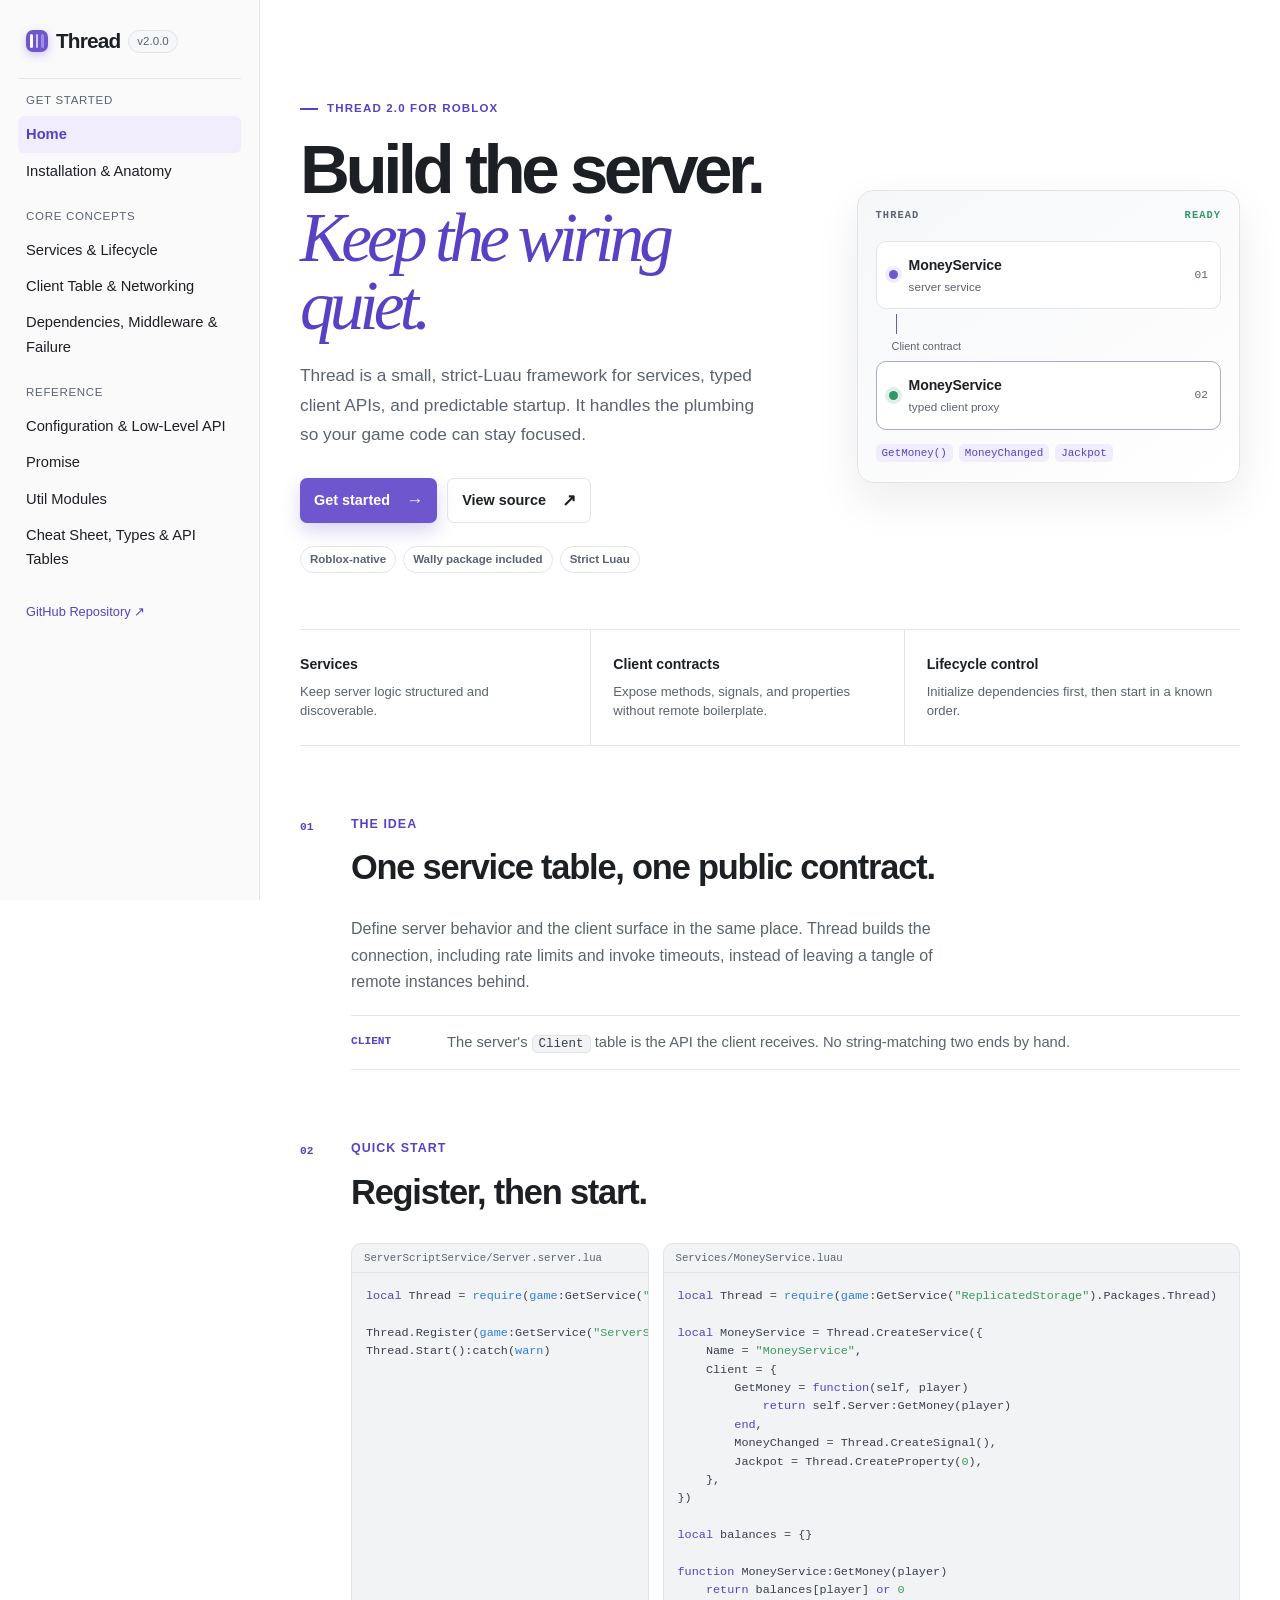
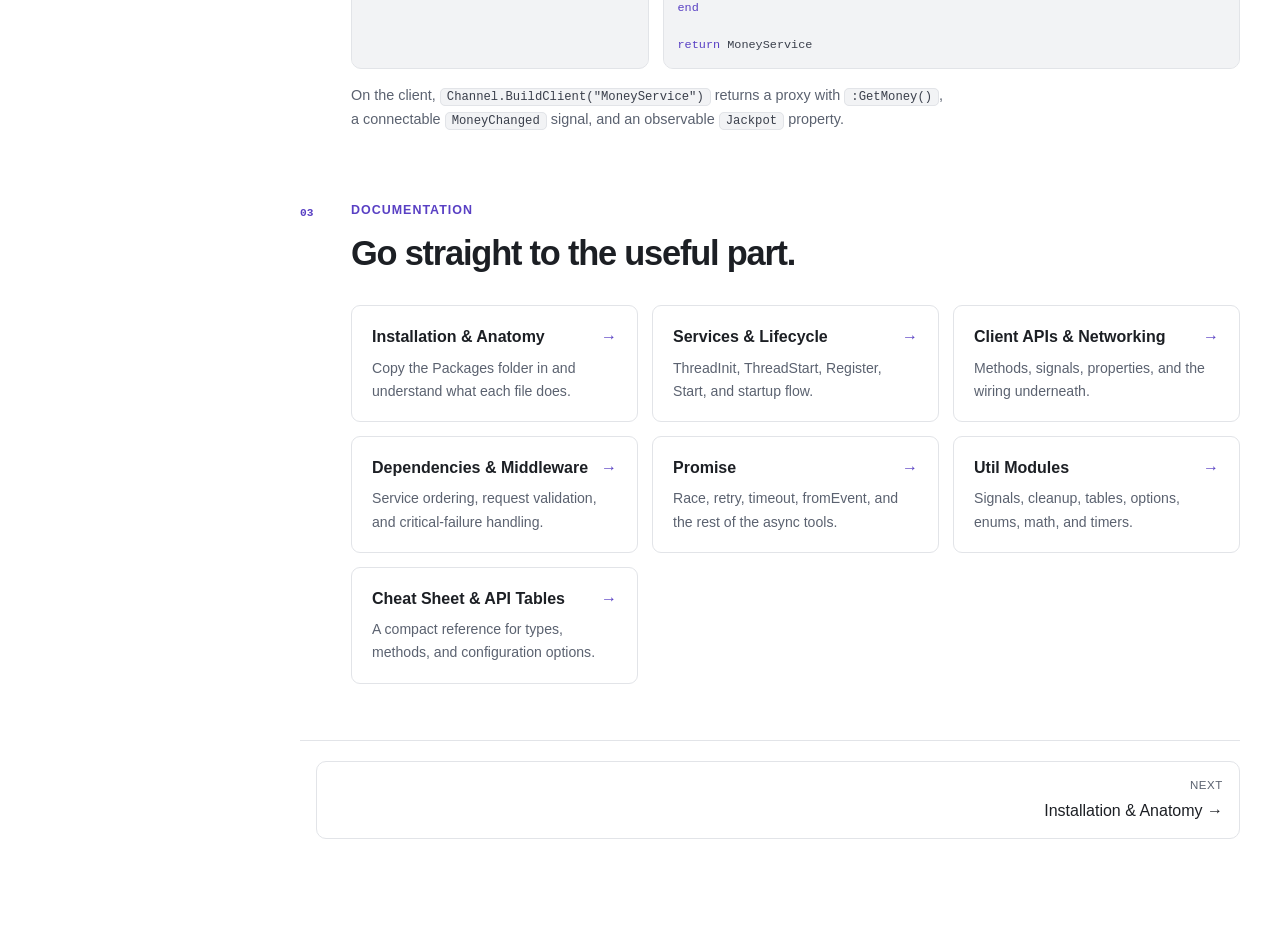
==== docs/index.html @ 6f98d350 "updated version and documentation" ====
<!doctype html>
<html lang="en">
<head>
<meta charset="utf-8">
<meta name="viewport" content="width=device-width, initial-scale=1">
<title>Thread — a lightweight Roblox service framework</title>
<meta name="description" content="Thread is a lightweight Roblox framework for services, typed networking, and predictable startup.">
<link rel="icon" href="data:image/svg+xml,<svg xmlns=%22http://www.w3.org/2000/svg%22 viewBox=%220 0 64 64%22><rect width=%2264%22 height=%2264%22 rx=%2216%22 fill=%22%236e56cf%22/><path d=%22M17 17h30v9H36v21h-9V26H17z%22 fill=%22white%22/></svg>">
<link rel="stylesheet" href="assets/style.css">
</head>
<body>
<div class="layout">

<button class="menu-toggle" aria-expanded="false" aria-label="Toggle navigation menu">☰ Menu</button>

<nav class="sidebar">
	<div class="sidebar-brand">
		<span class="brand-mark" aria-hidden="true"><i></i><i></i><i></i></span>
		<span class="brand-wordmark">Thread</span>
		<span class="version">v2.0.0</span>
	</div>

	<div class="nav-group">
		<div class="nav-group-title">Get Started</div>
		<a href="index.html" class="active">Home</a>
		<a href="installation.html">Installation &amp; Anatomy</a>
	</div>

	<div class="nav-group">
		<div class="nav-group-title">Core Concepts</div>
		<a href="services.html">Services &amp; Lifecycle</a>
		<a href="client-table.html">Client Table &amp; Networking</a>
		<a href="dependencies-middleware.html">Dependencies, Middleware &amp; Failure</a>
	</div>

	<div class="nav-group">
		<div class="nav-group-title">Reference</div>
		<a href="configuration.html">Configuration &amp; Low-Level API</a>
		<a href="promise.html">Promise</a>
		<a href="utilities.html">Util Modules</a>
		<a href="reference.html">Cheat Sheet, Types &amp; API Tables</a>
	</div>

	<div class="sidebar-footer">
		<a href="https://github.com/realthonik/Thread" target="_blank" rel="noopener">GitHub Repository ↗</a>
	</div>
</nav>

<div class="sidebar-backdrop"></div>

<main>
<div class="content home-content">
	<section class="home-hero">
		<div class="home-hero-copy">
			<div class="home-kicker"><span></span> Thread 2.0 for Roblox</div>
			<h1>Build the server.<br><em>Keep the wiring quiet.</em></h1>
			<p>Thread is a small, strict-Luau framework for services, typed client APIs, and predictable startup. It handles the plumbing so your game code can stay focused.</p>
			<div class="home-actions"><a class="button button-primary" href="installation.html">Get started <span>→</span></a><a class="button button-quiet" href="https://github.com/realthonik/Thread" target="_blank" rel="noopener">View source <span>↗</span></a></div>
			<div class="home-tags" aria-label="Framework highlights"><span>Roblox-native</span><span>Wally package included</span><span>Strict Luau</span></div>
		</div>
		<div class="home-schematic" aria-label="Thread service flow">
			<div class="schematic-topline"><span>THREAD</span><span>READY</span></div>
			<div class="schematic-node node-service"><span class="node-dot"></span><div><b>MoneyService</b><small>server service</small></div><code>01</code></div>
			<div class="schematic-line"><i></i><span>Client contract</span></div>
			<div class="schematic-node node-client"><span class="node-dot"></span><div><b>MoneyService</b><small>typed client proxy</small></div><code>02</code></div>
			<div class="schematic-events"><span>GetMoney()</span><span>MoneyChanged</span><span>Jackpot</span></div>
		</div>
	</section>

	<section class="home-principles" aria-label="What Thread provides">
		<div><strong>Services</strong><span>Keep server logic structured and discoverable.</span></div>
		<div><strong>Client contracts</strong><span>Expose methods, signals, and properties without remote boilerplate.</span></div>
		<div><strong>Lifecycle control</strong><span>Initialize dependencies first, then start in a known order.</span></div>
	</section>

	<section class="home-section">
		<div class="section-heading"><span>01</span><div><p class="eyebrow">The idea</p><h2>One service table, one public contract.</h2></div></div>
		<p class="home-intro">Define server behavior and the client surface in the same place. Thread builds the connection, including rate limits and invoke timeouts, instead of leaving a tangle of remote instances behind.</p>
		<div class="home-note"><span>Client</span><p>The server's <code>Client</code> table is the API the client receives. No string-matching two ends by hand.</p></div>
	</section>

	<section class="home-section home-start">
		<div class="section-heading"><span>02</span><div><p class="eyebrow">Quick start</p><h2>Register, then start.</h2></div></div>
		<div class="home-code-grid"><div class="home-code-panel"><div class="code-panel-label">ServerScriptService/Server.server.lua</div>
	<pre><code><span class="tok-keyword">local</span> Thread = <span class="tok-func">require</span>(<span class="tok-func">game</span>:GetService(<span class="tok-string">"ReplicatedStorage"</span>).Packages.Thread)

Thread.Register(<span class="tok-func">game</span>:GetService(<span class="tok-string">"ServerScriptService"</span>).Services)
Thread.Start():catch(<span class="tok-func">warn</span>)</code></pre></div>

<div class="home-code-panel"><div class="code-panel-label">Services/MoneyService.luau</div><pre><code><span class="tok-keyword">local</span> Thread = <span class="tok-func">require</span>(<span class="tok-func">game</span>:GetService(<span class="tok-string">"ReplicatedStorage"</span>).Packages.Thread)

<span class="tok-keyword">local</span> MoneyService = Thread.CreateService({
    Name = <span class="tok-string">"MoneyService"</span>,
    Client = {
        GetMoney = <span class="tok-keyword">function</span>(self, player)
            <span class="tok-keyword">return</span> self.Server:GetMoney(player)
        <span class="tok-keyword">end</span>,
        MoneyChanged = Thread.CreateSignal(),
        Jackpot = Thread.CreateProperty(<span class="tok-string">0</span>),
    },
})

<span class="tok-keyword">local</span> balances = {}

<span class="tok-keyword">function</span> MoneyService:GetMoney(player)
    <span class="tok-keyword">return</span> balances[player] <span class="tok-keyword">or</span> <span class="tok-string">0</span>
<span class="tok-keyword">end</span>

<span class="tok-keyword">return</span> MoneyService</code></pre></div></div>

	<p class="home-after-code">On the client, <code>Channel.BuildClient("MoneyService")</code> returns a proxy with <code>:GetMoney()</code>, a connectable <code>MoneyChanged</code> signal, and an observable <code>Jackpot</code> property.</p>
	</section>

	<section class="home-section home-explore">
		<div class="section-heading"><span>03</span><div><p class="eyebrow">Documentation</p><h2>Go straight to the useful part.</h2></div></div>
	<div class="card-grid">
		<a class="card" href="installation.html">
			<div class="card-title">Installation &amp; Anatomy <span>→</span></div>
			<p class="card-desc">Copy the Packages folder in and understand what each file does.</p>
		</a>
		<a class="card" href="services.html">
			<div class="card-title">Services &amp; Lifecycle <span>→</span></div>
			<p class="card-desc">ThreadInit, ThreadStart, Register, Start, and startup flow.</p>
		</a>
		<a class="card" href="client-table.html">
			<div class="card-title">Client APIs &amp; Networking <span>→</span></div>
			<p class="card-desc">Methods, signals, properties, and the wiring underneath.</p>
		</a>
		<a class="card" href="dependencies-middleware.html">
			<div class="card-title">Dependencies &amp; Middleware <span>→</span></div>
			<p class="card-desc">Service ordering, request validation, and critical-failure handling.</p>
		</a>
		<a class="card" href="promise.html">
			<div class="card-title">Promise <span>→</span></div>
			<p class="card-desc">Race, retry, timeout, fromEvent, and the rest of the async tools.</p>
		</a>
			<a class="card" href="utilities.html">
				<div class="card-title">Util Modules <span>→</span></div>
				<p class="card-desc">Signals, cleanup, tables, options, enums, math, and timers.</p>
			</a>
			<a class="card" href="reference.html">
				<div class="card-title">Cheat Sheet &amp; API Tables <span>→</span></div>
				<p class="card-desc">A compact reference for types, methods, and configuration options.</p>
			</a>
		</div>
	</section>

	<div class="page-nav">
		<span></span>
		<a class="next" href="installation.html">
			<span class="dir">Next</span>
			Installation &amp; Anatomy →
		</a>
	</div>

</div>
</main>
</div>
<script src="assets/main.js"></script>
</body>
</html>
---- docs/assets/style.css ----
:root {
	--bg: #ffffff;
	--bg-elevated: #f6f7f9;
	--bg-code: #f2f3f5;
	--border: #e2e4e8;
	--text: #1c1f24;
	--text-muted: #5b6270;
	--accent: #6e56cf;
	--accent-strong: #5940c4;
	--accent-bg: #f1edfc;
	--sidebar-bg: #fafafb;
	--warn-bg: #fff8e6;
	--warn-border: #f0d98c;
	--code-text: #3a3f4b;
	--shadow: 0 1px 2px rgba(20, 20, 30, 0.06);
}

@media (prefers-color-scheme: dark) {
	:root {
		--bg: #14161a;
		--bg-elevated: #1b1e24;
		--bg-code: #1c1f26;
		--border: #2a2e37;
		--text: #e7e9ee;
		--text-muted: #9aa1b1;
		--accent: #a48cf2;
		--accent-strong: #b9a4f5;
		--accent-bg: #221d3a;
		--sidebar-bg: #101216;
		--warn-bg: #2b2712;
		--warn-border: #5c4f1a;
		--code-text: #d7dae2;
		--shadow: 0 1px 2px rgba(0, 0, 0, 0.35);
	}
}

* {
	box-sizing: border-box;
}

html {
	scroll-behavior: smooth;
}

body {
	margin: 0;
	font-family: -apple-system, BlinkMacSystemFont, "Segoe UI", Inter, Roboto, Helvetica, Arial, sans-serif;
	background: var(--bg);
	color: var(--text);
	line-height: 1.65;
	-webkit-font-smoothing: antialiased;
}

code, pre, kbd {
	font-family: ui-monospace, "Cascadia Code", "SFMono-Regular", Menlo, Consolas, monospace;
}

a {
	color: var(--accent-strong);
	text-decoration: none;
}

a:hover {
	text-decoration: underline;
}

/* ---------- Layout ---------- */

.layout {
	display: flex;
	min-height: 100vh;
}

.sidebar {
	width: 260px;
	flex-shrink: 0;
	background: var(--sidebar-bg);
	border-right: 1px solid var(--border);
	padding: 24px 18px 40px;
	position: sticky;
	top: 0;
	height: 100vh;
	overflow-y: auto;
}

.sidebar-brand {
	display: flex;
	align-items: center;
	gap: 8px;
	padding: 0 8px 20px;
	margin-bottom: 12px;
	border-bottom: 1px solid var(--border);
}

.brand-mark {
	width: 22px;
	height: 22px;
	display: grid;
	grid-template-columns: repeat(3, 1fr);
	gap: 3px;
	padding: 4px;
	border-radius: 7px;
	background: var(--accent);
	box-shadow: 0 3px 10px color-mix(in srgb, var(--accent) 30%, transparent);
}

.brand-mark i {
	display: block;
	border-radius: 2px;
	background: white;
}

.brand-mark i:nth-child(2) { opacity: 0.68; }
.brand-mark i:nth-child(3) { opacity: 0.34; }

.brand-wordmark {
	font-size: 1.3rem;
	font-weight: 700;
	letter-spacing: -0.04em;
	color: var(--text);
}

.sidebar-brand .version {
	font-size: 0.72rem;
	color: var(--text-muted);
	background: var(--bg-elevated);
	border: 1px solid var(--border);
	border-radius: 999px;
	padding: 1px 8px;
}

.nav-group {
	margin-bottom: 18px;
}

.nav-group-title {
	font-size: 0.72rem;
	text-transform: uppercase;
	letter-spacing: 0.06em;
	color: var(--text-muted);
	padding: 0 8px;
	margin-bottom: 6px;
}

.nav-group a {
	display: block;
	padding: 6px 8px;
	border-radius: 6px;
	font-size: 0.92rem;
	color: var(--text);
}

.nav-group a:hover {
	background: var(--bg-elevated);
	text-decoration: none;
}

.nav-group a.active {
	background: var(--accent-bg);
	color: var(--accent-strong);
	font-weight: 600;
}

.sidebar-footer {
	margin-top: 24px;
	padding: 0 8px;
	font-size: 0.8rem;
	color: var(--text-muted);
}

.menu-toggle {
	display: none;
}

main {
	flex: 1;
	min-width: 0;
	padding: 48px 40px 100px;
}

.content {
	max-width: 840px;
	margin: 0 auto;
}

/* ---------- Page chrome inside content ---------- */

.eyebrow {
	font-size: 0.78rem;
	text-transform: uppercase;
	letter-spacing: 0.08em;
	color: var(--accent-strong);
	font-weight: 700;
	margin-bottom: 6px;
}

h1 {
	font-size: 2.1rem;
	margin: 0 0 8px;
	letter-spacing: -0.01em;
}

.lede {
	font-size: 1.1rem;
	color: var(--text-muted);
	margin: 0 0 36px;
	max-width: 65ch;
}

h2 {
	font-size: 1.45rem;
	margin: 44px 0 14px;
	padding-top: 8px;
	border-top: 1px solid var(--border);
	scroll-margin-top: 20px;
}

h2:first-of-type {
	border-top: none;
	padding-top: 0;
}

h3 {
	font-size: 1.12rem;
	margin: 30px 0 10px;
	scroll-margin-top: 20px;
}

p {
	margin: 0 0 14px;
}

ul, ol {
	margin: 0 0 16px;
	padding-left: 22px;
}

li {
	margin-bottom: 6px;
}

strong {
	color: var(--text);
}

/* ---------- Code ---------- */

pre {
	background: var(--bg-code);
	border: 1px solid var(--border);
	border-radius: 10px;
	padding: 16px 18px;
	overflow-x: auto;
	margin: 0 0 20px;
	font-size: 0.86rem;
	line-height: 1.55;
}

pre code {
	color: var(--code-text);
	background: none;
	padding: 0;
}

p code, li code, td code, h3 code, h2 code {
	background: var(--bg-code);
	border: 1px solid var(--border);
	border-radius: 5px;
	padding: 1px 6px;
	font-size: 0.85em;
	color: var(--code-text);
}

.tok-comment { color: var(--text-muted); font-style: italic; }
.tok-string { color: #3a9a5c; }
.tok-keyword { color: var(--accent-strong); }
.tok-func { color: #2f7fd6; }

@media (prefers-color-scheme: dark) {
	.tok-string { color: #7fcf9e; }
	.tok-func { color: #79a9e8; }
}

/* ---------- Tables ---------- */

.table-wrap {
	overflow-x: auto;
	margin: 0 0 20px;
	border: 1px solid var(--border);
	border-radius: 10px;
}

table {
	border-collapse: collapse;
	width: 100%;
	font-size: 0.88rem;
}

th, td {
	text-align: left;
	padding: 10px 14px;
	border-bottom: 1px solid var(--border);
	vertical-align: top;
}

th {
	background: var(--bg-elevated);
	font-weight: 600;
	white-space: nowrap;
}

tr:last-child td {
	border-bottom: none;
}

/* ---------- Callouts ---------- */

.callout {
	border: 1px solid var(--border);
	background: var(--bg-elevated);
	border-radius: 10px;
	padding: 14px 18px;
	margin: 0 0 20px;
}

.callout-title {
	font-weight: 700;
	font-size: 0.85rem;
	text-transform: uppercase;
	letter-spacing: 0.04em;
	margin-bottom: 6px;
	color: var(--accent-strong);
}

.callout.warn {
	background: var(--warn-bg);
	border-color: var(--warn-border);
}

.callout.warn .callout-title {
	color: #9a7412;
}

@media (prefers-color-scheme: dark) {
	.callout.warn .callout-title {
		color: #e0c25c;
	}
}

/* ---------- Cards (index page) ---------- */

.card-grid {
	display: grid;
	grid-template-columns: repeat(auto-fit, minmax(240px, 1fr));
	gap: 14px;
	margin: 0 0 32px;
}

.card {
	display: block;
	border: 1px solid var(--border);
	border-radius: 12px;
	padding: 18px 20px;
	background: var(--bg-elevated);
	box-shadow: var(--shadow);
}

.card:hover {
	border-color: var(--accent);
	text-decoration: none;
}

.card-title {
	font-weight: 700;
	color: var(--text);
	margin-bottom: 6px;
	font-size: 1rem;
}

.card-desc {
	color: var(--text-muted);
	font-size: 0.88rem;
	margin: 0;
}

.badges {
	display: flex;
	gap: 8px;
	flex-wrap: wrap;
	margin-bottom: 28px;
}

/* ---------- Home ---------- */

.home-content {
	max-width: 1050px;
}

.home-hero {
	display: grid;
	grid-template-columns: minmax(0, 1.1fr) minmax(300px, 0.9fr);
	gap: clamp(36px, 7vw, 88px);
	align-items: center;
	padding: clamp(22px, 4vw, 58px) 0 56px;
}

.home-kicker {
	display: flex;
	align-items: center;
	gap: 9px;
	color: var(--accent-strong);
	font-size: 0.72rem;
	font-weight: 750;
	letter-spacing: 0.1em;
	text-transform: uppercase;
}

.home-kicker span {
	width: 18px;
	height: 2px;
	background: currentColor;
}

.home-hero h1 {
	font-size: clamp(2.7rem, 5.4vw, 4.5rem);
	line-height: 0.98;
	letter-spacing: -0.065em;
	margin: 18px 0 22px;
}

.home-hero h1 em {
	font-family: Georgia, "Times New Roman", serif;
	font-weight: 400;
	letter-spacing: -0.07em;
	color: var(--accent-strong);
}

.home-hero-copy > p {
	max-width: 56ch;
	font-size: 1.08rem;
	line-height: 1.7;
	color: var(--text-muted);
}

.home-actions { display: flex; flex-wrap: wrap; gap: 10px; margin: 28px 0 23px; }

.button {
	display: inline-flex;
	align-items: center;
	gap: 16px;
	border-radius: 7px;
	padding: 10px 14px;
	font-size: 0.9rem;
	font-weight: 700;
	transition: transform 0.16s ease, box-shadow 0.16s ease, background 0.16s ease;
}

.button:hover { text-decoration: none; transform: translateY(-1px); }
.button-primary { background: var(--accent); color: white; box-shadow: 0 8px 18px color-mix(in srgb, var(--accent) 25%, transparent); }
.button-primary:hover { background: var(--accent-strong); }
.button-quiet { color: var(--text); border: 1px solid var(--border); }
.button-quiet:hover { background: var(--bg-elevated); }
.button span { font-size: 1.08rem; line-height: 1; }

.home-tags { display: flex; flex-wrap: wrap; gap: 7px; }
.home-tags span {
	font-size: 0.72rem;
	font-weight: 650;
	color: var(--text-muted);
	border: 1px solid var(--border);
	border-radius: 999px;
	padding: 3px 9px;
}

.home-schematic {
	position: relative;
	border: 1px solid var(--border);
	border-radius: 16px;
	padding: 18px;
	background: linear-gradient(145deg, var(--bg-elevated), var(--bg));
	box-shadow: 0 18px 45px color-mix(in srgb, var(--text) 8%, transparent);
}

.schematic-topline { display: flex; justify-content: space-between; color: var(--text-muted); font: 700 0.65rem ui-monospace, monospace; letter-spacing: 0.1em; }
.schematic-topline span:last-child { color: #31966a; }
.schematic-node { display: flex; align-items: center; gap: 11px; border: 1px solid var(--border); border-radius: 10px; padding: 12px; margin-top: 20px; background: var(--bg); }
.schematic-node .node-dot { width: 9px; height: 9px; border-radius: 50%; background: var(--accent); box-shadow: 0 0 0 4px var(--accent-bg); }
.schematic-node div { display: grid; gap: 0; flex: 1; }
.schematic-node b { font-size: 0.88rem; letter-spacing: -0.01em; }
.schematic-node small { font-size: 0.73rem; color: var(--text-muted); }
.schematic-node code { color: var(--text-muted); font-size: 0.7rem; }
.node-client { margin-top: 0; border-color: color-mix(in srgb, var(--accent) 46%, var(--border)); }
.node-client .node-dot { background: #31966a; box-shadow: 0 0 0 4px color-mix(in srgb, #31966a 15%, transparent); }
.schematic-line { display: grid; justify-items: start; gap: 3px; height: 52px; margin-left: 16px; padding: 5px 0; color: var(--text-muted); font-size: 0.68rem; }
.schematic-line i { width: 1px; height: 20px; background: var(--accent); margin-left: 4px; }
.schematic-events { display: flex; flex-wrap: wrap; gap: 6px; margin: 14px 0 2px; }
.schematic-events span { background: var(--accent-bg); color: var(--accent-strong); border-radius: 5px; padding: 3px 6px; font: 0.68rem ui-monospace, monospace; }

.home-principles { display: grid; grid-template-columns: repeat(3, 1fr); border-top: 1px solid var(--border); border-bottom: 1px solid var(--border); }
.home-principles > div { padding: 23px 22px 24px 0; margin-right: 22px; border-right: 1px solid var(--border); display: grid; gap: 5px; }
.home-principles > div:last-child { border-right: 0; margin-right: 0; }
.home-principles strong { font-size: 0.88rem; }
.home-principles span { color: var(--text-muted); font-size: 0.82rem; line-height: 1.5; }

.home-section { padding-top: 68px; }
.section-heading { display: grid; grid-template-columns: 38px minmax(0, 1fr); gap: 13px; align-items: start; }
.section-heading > span { color: var(--accent-strong); font: 700 0.7rem ui-monospace, monospace; padding-top: 7px; }
.section-heading .eyebrow { margin: 0 0 5px; }
.section-heading h2 { border: 0; padding: 0; margin: 0; font-size: clamp(1.6rem, 3vw, 2.15rem); letter-spacing: -0.035em; }
.home-intro { max-width: 68ch; margin: 20px 0 20px 51px; color: var(--text-muted); font-size: 1rem; }
.home-note { margin-left: 51px; display: grid; grid-template-columns: 84px minmax(0, 1fr); gap: 12px; padding: 14px 0; border-top: 1px solid var(--border); border-bottom: 1px solid var(--border); }
.home-note > span { color: var(--accent-strong); font: 700 0.7rem ui-monospace, monospace; text-transform: uppercase; padding-top: 5px; }
.home-note p { margin: 0; font-size: 0.92rem; color: var(--text-muted); }

.home-code-grid { display: grid; grid-template-columns: minmax(0, 0.68fr) minmax(0, 1.32fr); gap: 14px; margin: 23px 0 0 51px; }
.home-code-panel { min-width: 0; border: 1px solid var(--border); border-radius: 10px; overflow: hidden; background: var(--bg-code); }
.code-panel-label { padding: 8px 12px; border-bottom: 1px solid var(--border); color: var(--text-muted); font: 0.67rem ui-monospace, monospace; }
.home-code-panel pre { margin: 0; border: 0; border-radius: 0; padding: 14px; font-size: 0.74rem; min-height: calc(100% - 33px); }
.home-after-code { margin: 15px 0 0 51px; max-width: 75ch; color: var(--text-muted); font-size: 0.9rem; }
.home-explore .card-grid { margin: 23px 0 0 51px; }
.home-explore .card { background: var(--bg); box-shadow: none; border-radius: 9px; }
.home-explore .card:hover { background: var(--bg-elevated); transform: translateY(-2px); transition: transform 0.16s ease, background 0.16s ease; }
.home-explore .card-title { display: flex; justify-content: space-between; gap: 12px; }
.home-explore .card-title span { color: var(--accent-strong); }

.badge {
	display: inline-flex;
	align-items: center;
	gap: 5px;
	font-size: 0.76rem;
	font-weight: 600;
	padding: 4px 10px;
	border-radius: 999px;
	background: var(--accent-bg);
	color: var(--accent-strong);
	border: 1px solid var(--border);
}

.page-nav {
	display: flex;
	justify-content: space-between;
	gap: 16px;
	margin-top: 56px;
	padding-top: 20px;
	border-top: 1px solid var(--border);
}

.page-nav a {
	flex: 1;
	border: 1px solid var(--border);
	border-radius: 10px;
	padding: 14px 16px;
	color: var(--text);
}

.page-nav a:hover {
	border-color: var(--accent);
	text-decoration: none;
}

.page-nav .dir {
	display: block;
	font-size: 0.72rem;
	text-transform: uppercase;
	letter-spacing: 0.05em;
	color: var(--text-muted);
	margin-bottom: 3px;
}

.page-nav .next {
	text-align: right;
}

.sidebar-backdrop {
	display: none;
}

/* ---------- Responsive ---------- */

@media (max-width: 860px) {
	.layout {
		display: block;
	}

	.sidebar {
		position: fixed;
		z-index: 30;
		left: 0;
		top: 0;
		width: min(300px, 85vw);
		max-width: 85vw;
		transform: translateX(-100%);
		transition: transform 0.2s ease;
		box-shadow: 4px 0 20px rgba(0, 0, 0, 0.25);
	}

	.sidebar.open {
		transform: translateX(0);
	}

	.sidebar-backdrop {
		display: block;
		position: fixed;
		inset: 0;
		background: rgba(10, 10, 14, 0.5);
		z-index: 25;
		opacity: 0;
		pointer-events: none;
		transition: opacity 0.2s ease;
	}

	.sidebar-backdrop.open {
		opacity: 1;
		pointer-events: auto;
	}

	.nav-group a {
		padding: 10px 10px;
		font-size: 0.95rem;
	}

	.menu-toggle {
		display: flex;
		align-items: center;
		gap: 8px;
		position: sticky;
		top: 0;
		z-index: 10;
		background: var(--bg);
		border: none;
		border-bottom: 1px solid var(--border);
		width: 100%;
		padding: 16px 20px;
		font: inherit;
		font-weight: 700;
		font-size: 1rem;
		text-align: left;
		cursor: pointer;
		color: var(--text);
		-webkit-tap-highlight-color: transparent;
	}

	main {
		padding: 0 20px 64px;
	}

	.content {
		padding-top: 24px;
	}

	h1 {
		font-size: 1.7rem;
	}

	.lede {
		font-size: 1rem;
	}

	h2 {
		font-size: 1.28rem;
		margin: 36px 0 12px;
	}

	h3 {
		font-size: 1.05rem;
	}

	pre {
		padding: 14px;
		font-size: 0.8rem;
		border-radius: 8px;
	}

	.table-wrap table {
		font-size: 0.82rem;
	}

	th, td {
		padding: 8px 10px;
	}

	.card-grid {
		grid-template-columns: 1fr;
	}

	.home-hero {
		grid-template-columns: 1fr;
		padding-top: 30px;
	}

	.home-schematic {
		max-width: 520px;
	}

	.home-principles {
		grid-template-columns: 1fr;
	}

	.home-principles > div {
		padding: 18px 0;
		margin: 0;
		border-right: 0;
		border-bottom: 1px solid var(--border);
	}

	.home-principles > div:last-child {
		border-bottom: 0;
	}

	.home-section {
		padding-top: 48px;
	}

	.home-code-grid {
		grid-template-columns: 1fr;
	}

	.page-nav {
		flex-direction: column;
	}

	.page-nav .next {
		text-align: left;
	}
}

@media (max-width: 480px) {
	main {
		padding: 0 14px 56px;
	}

	h1 {
		font-size: 1.45rem;
	}

	.badges {
		gap: 6px;
	}

	.badge {
		font-size: 0.7rem;
		padding: 3px 8px;
	}

	pre {
		font-size: 0.76rem;
		padding: 12px;
	}

	.callout, .card {
		padding: 14px 16px;
	}

	.home-hero h1 {
		font-size: 2.55rem;
	}

	.home-intro, .home-note, .home-code-grid, .home-after-code, .home-explore .card-grid {
		margin-left: 0;
	}

	.home-note {
		grid-template-columns: 1fr;
		gap: 4px;
	}

	.home-code-panel pre {
		font-size: 0.7rem;
	}
}

/* Respect users who've asked for less motion */
@media (prefers-reduced-motion: reduce) {
	html {
		scroll-behavior: auto;
	}

	.sidebar, .sidebar-backdrop {
		transition: none;
	}
}
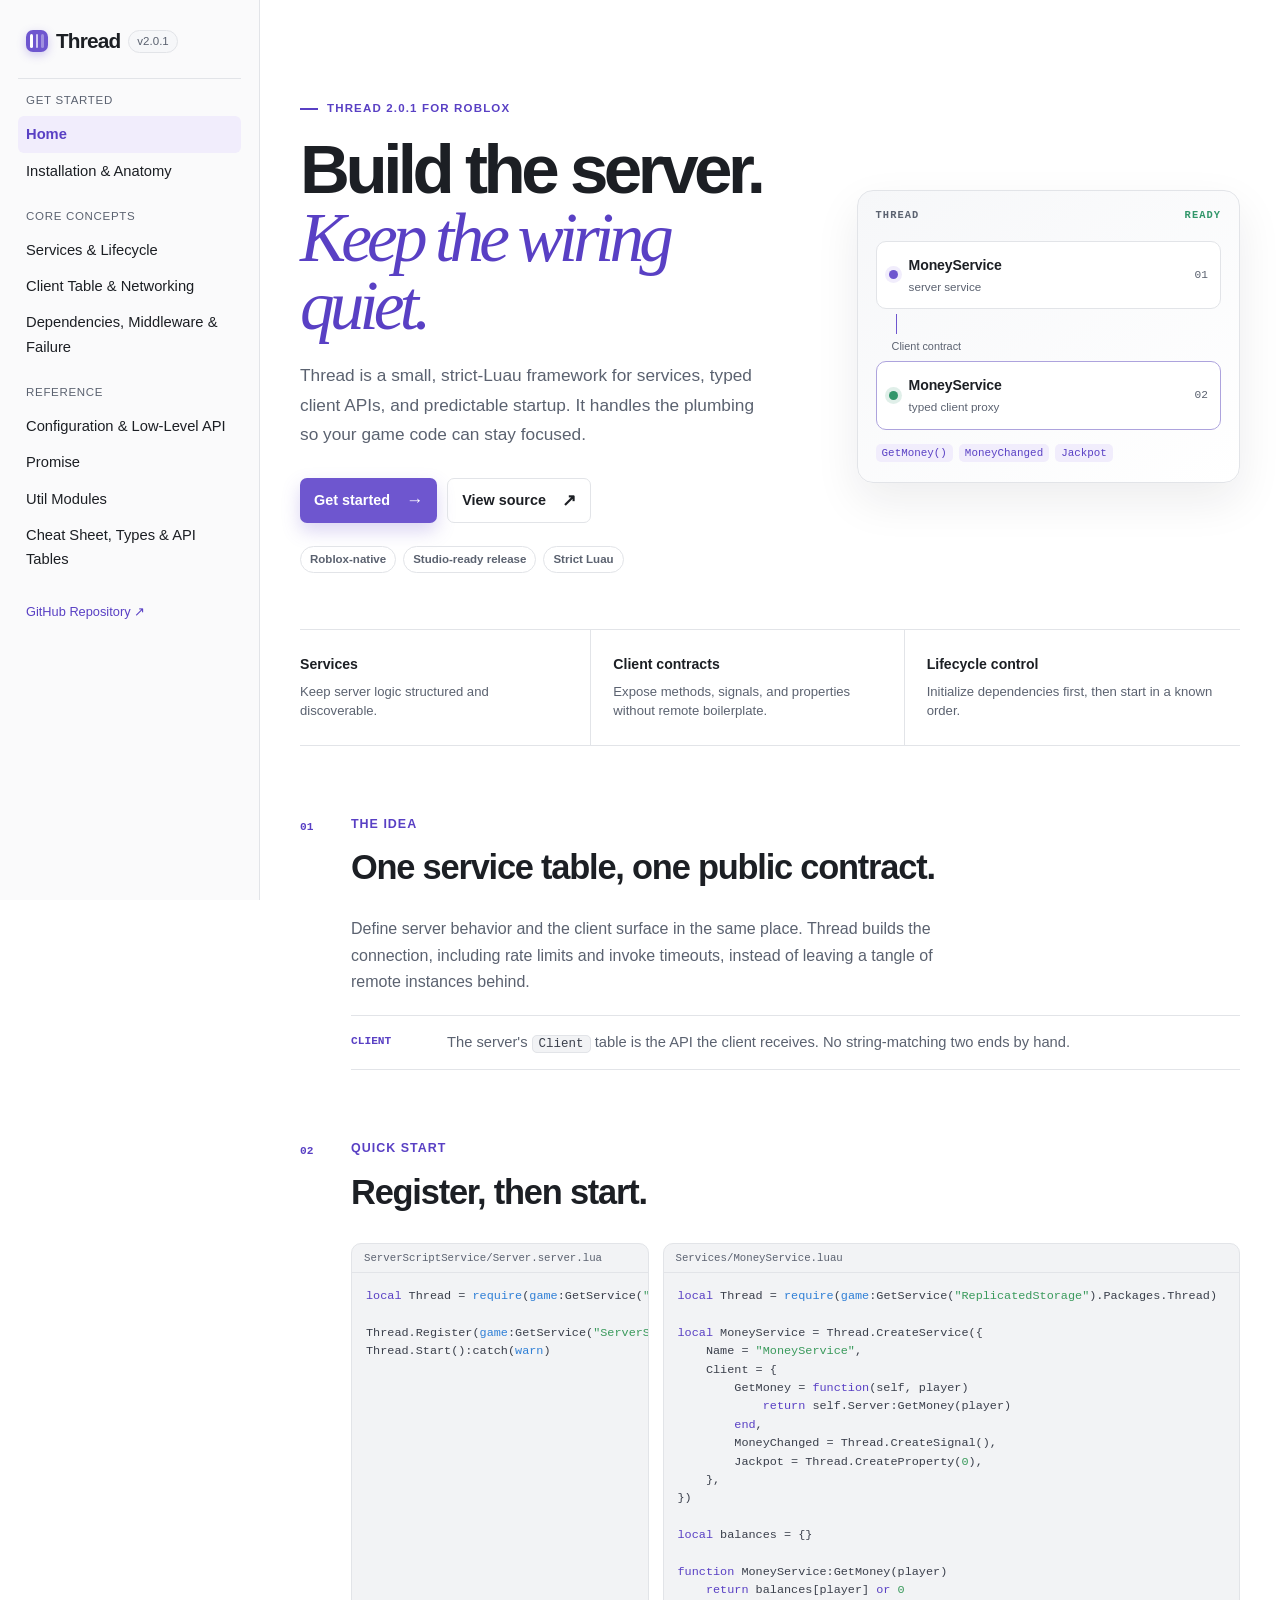
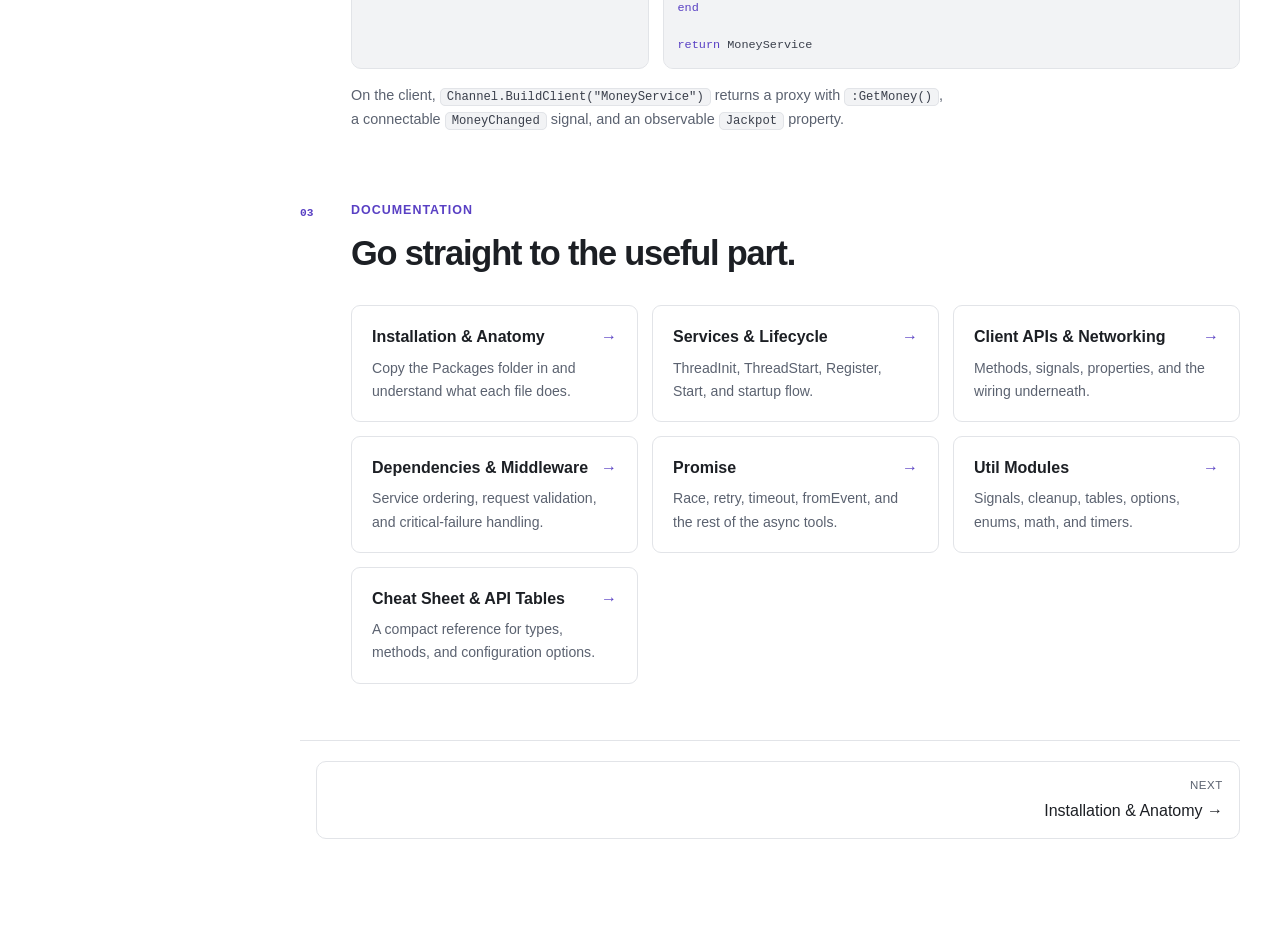
==== commit e6af282a: "chore: prepare Thread v2.0.1" ====
--- a/docs/index.html
+++ b/docs/index.html
@@ -17,7 +17,7 @@
 	<div class="sidebar-brand">
 		<span class="brand-mark" aria-hidden="true"><i></i><i></i><i></i></span>
 		<span class="brand-wordmark">Thread</span>
-		<span class="version">v2.0.0</span>
+		<span class="version">v2.0.1</span>
 	</div>
 
 	<div class="nav-group">
@@ -52,11 +52,11 @@
 <div class="content home-content">
 	<section class="home-hero">
 		<div class="home-hero-copy">
-			<div class="home-kicker"><span></span> Thread 2.0 for Roblox</div>
+			<div class="home-kicker"><span></span> Thread 2.0.1 for Roblox</div>
 			<h1>Build the server.<br><em>Keep the wiring quiet.</em></h1>
 			<p>Thread is a small, strict-Luau framework for services, typed client APIs, and predictable startup. It handles the plumbing so your game code can stay focused.</p>
 			<div class="home-actions"><a class="button button-primary" href="installation.html">Get started <span>→</span></a><a class="button button-quiet" href="https://github.com/realthonik/Thread" target="_blank" rel="noopener">View source <span>↗</span></a></div>
-			<div class="home-tags" aria-label="Framework highlights"><span>Roblox-native</span><span>Wally package included</span><span>Strict Luau</span></div>
+			<div class="home-tags" aria-label="Framework highlights"><span>Roblox-native</span><span>Studio-ready release</span><span>Strict Luau</span></div>
 		</div>
 		<div class="home-schematic" aria-label="Thread service flow">
 			<div class="schematic-topline"><span>THREAD</span><span>READY</span></div>
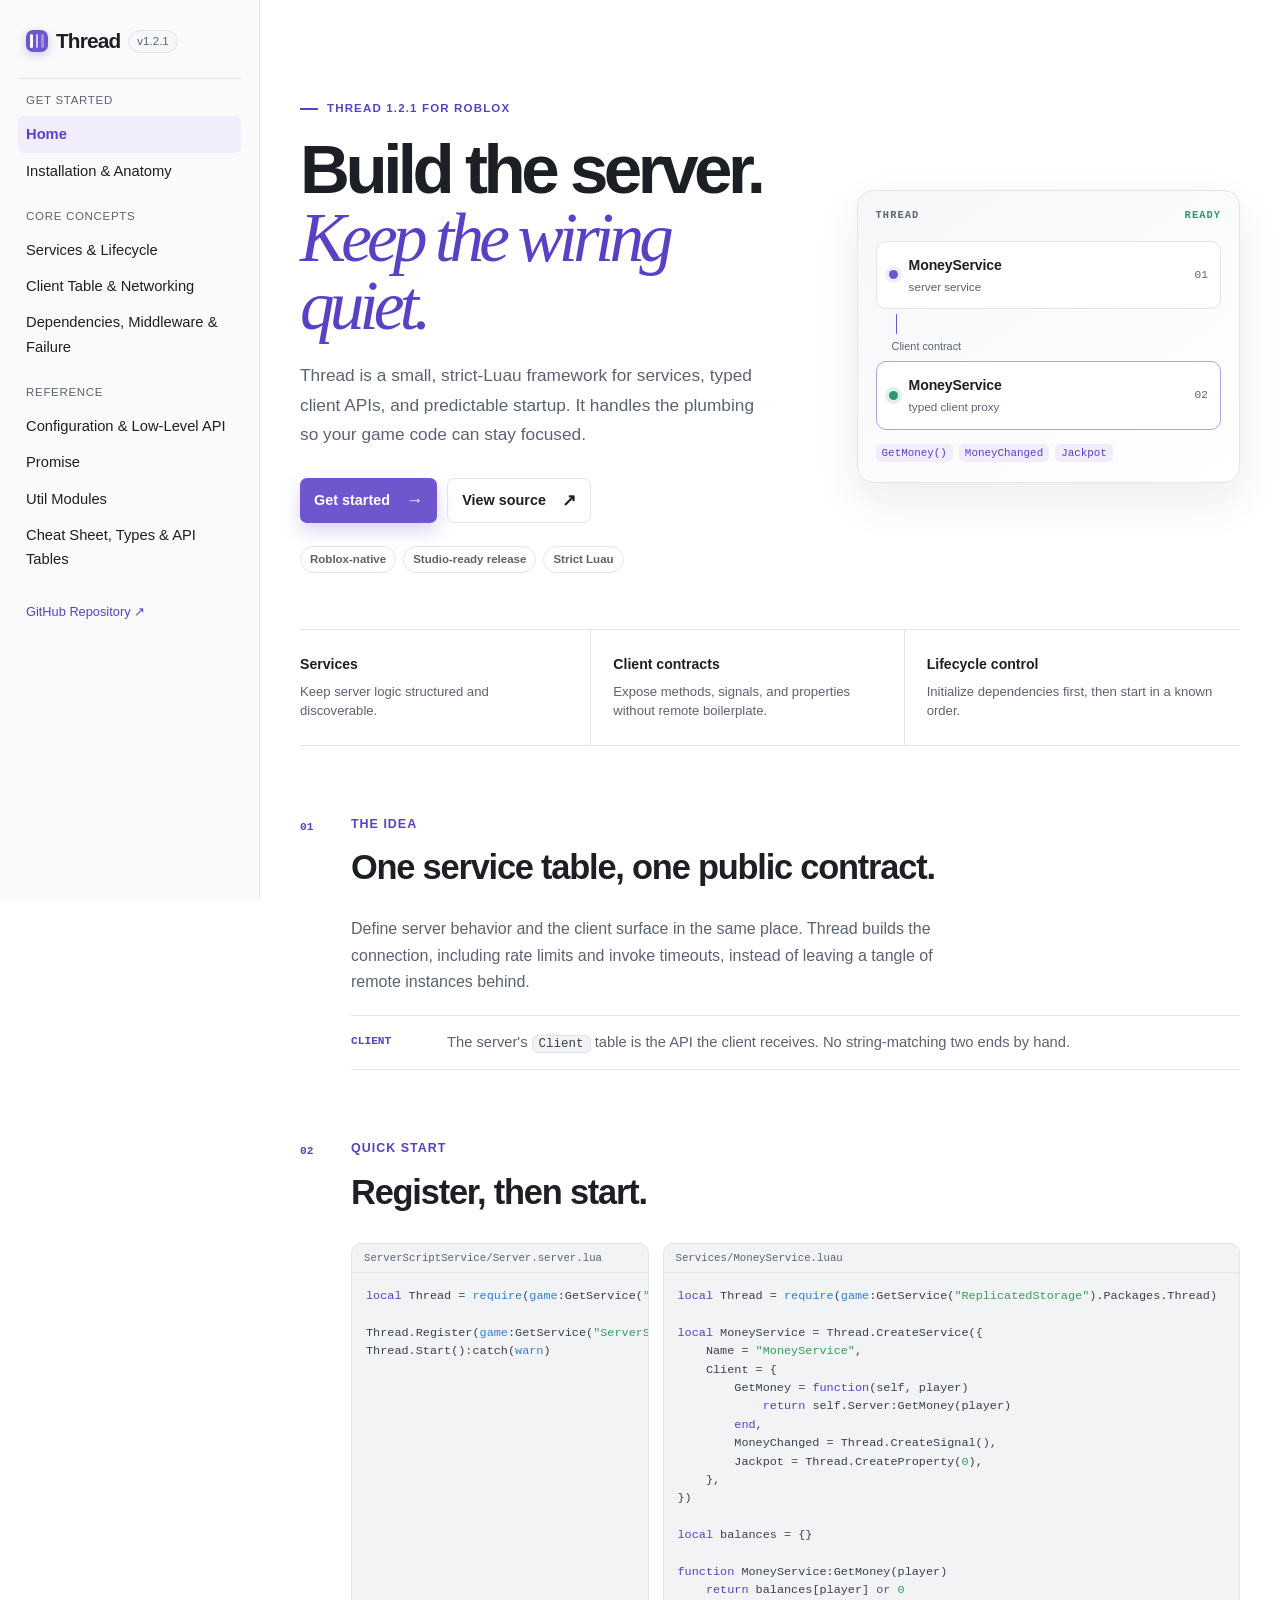
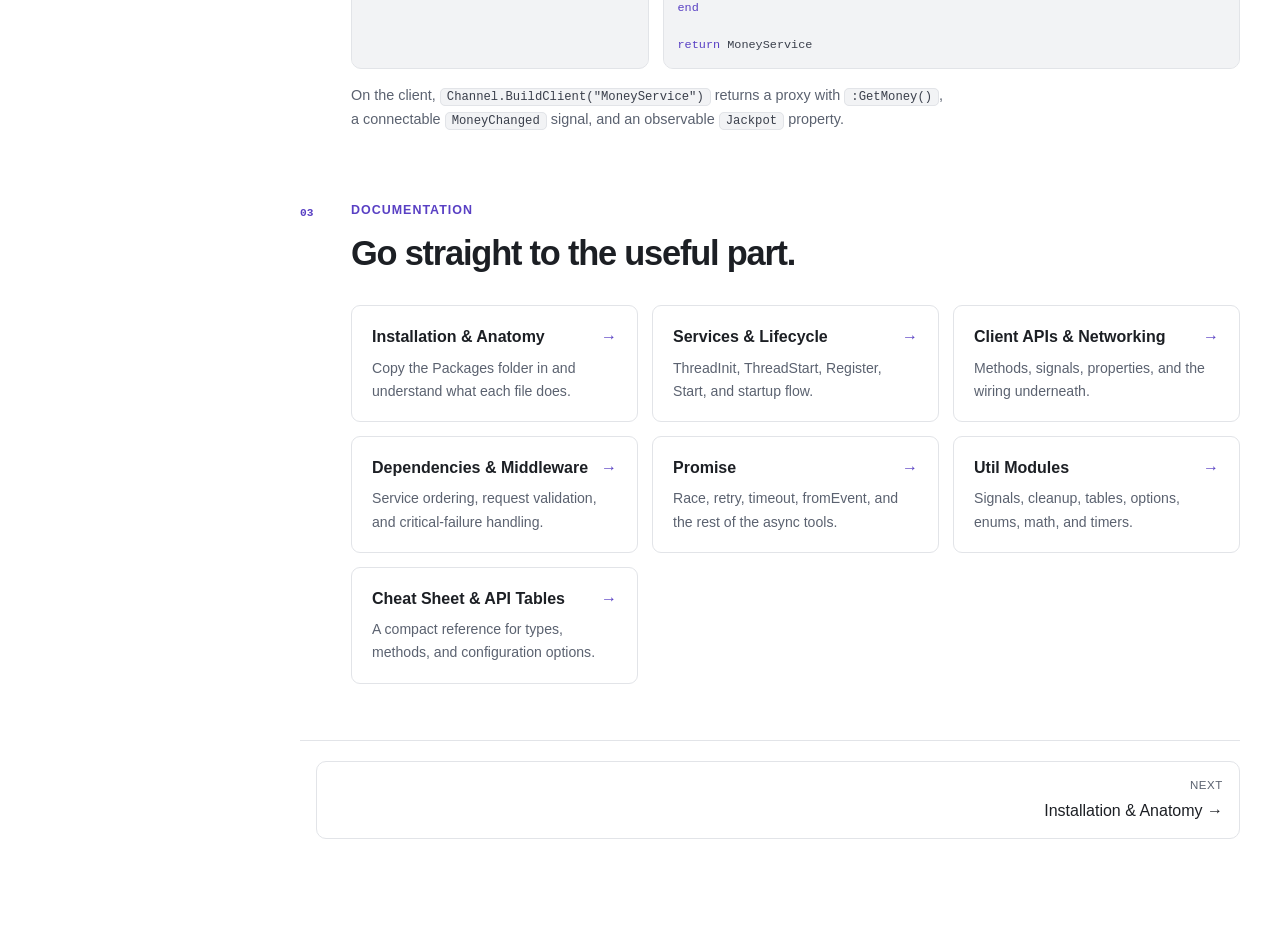
==== commit fe9c31ae: "chore: align release versions with changelog" ====
--- a/docs/index.html
+++ b/docs/index.html
@@ -17,7 +17,7 @@
 	<div class="sidebar-brand">
 		<span class="brand-mark" aria-hidden="true"><i></i><i></i><i></i></span>
 		<span class="brand-wordmark">Thread</span>
-		<span class="version">v2.0.1</span>
+		<span class="version">v1.2.1</span>
 	</div>
 
 	<div class="nav-group">
@@ -52,7 +52,7 @@
 <div class="content home-content">
 	<section class="home-hero">
 		<div class="home-hero-copy">
-			<div class="home-kicker"><span></span> Thread 2.0.1 for Roblox</div>
+			<div class="home-kicker"><span></span> Thread 1.2.1 for Roblox</div>
 			<h1>Build the server.<br><em>Keep the wiring quiet.</em></h1>
 			<p>Thread is a small, strict-Luau framework for services, typed client APIs, and predictable startup. It handles the plumbing so your game code can stay focused.</p>
 			<div class="home-actions"><a class="button button-primary" href="installation.html">Get started <span>→</span></a><a class="button button-quiet" href="https://github.com/realthonik/Thread" target="_blank" rel="noopener">View source <span>↗</span></a></div>
--- a/docs/assets/style.css
+++ b/docs/assets/style.css
@@ -226,6 +226,12 @@
 	scroll-margin-top: 20px;
 }
 
+h4 {
+	font-size: 1rem;
+	margin: 24px 0 8px;
+	scroll-margin-top: 20px;
+}
+
 p {
 	margin: 0 0 14px;
 }
@@ -262,7 +268,7 @@
 	padding: 0;
 }
 
-p code, li code, td code, h3 code, h2 code {
+p code, li code, td code, h4 code, h3 code, h2 code {
 	background: var(--bg-code);
 	border: 1px solid var(--border);
 	border-radius: 5px;
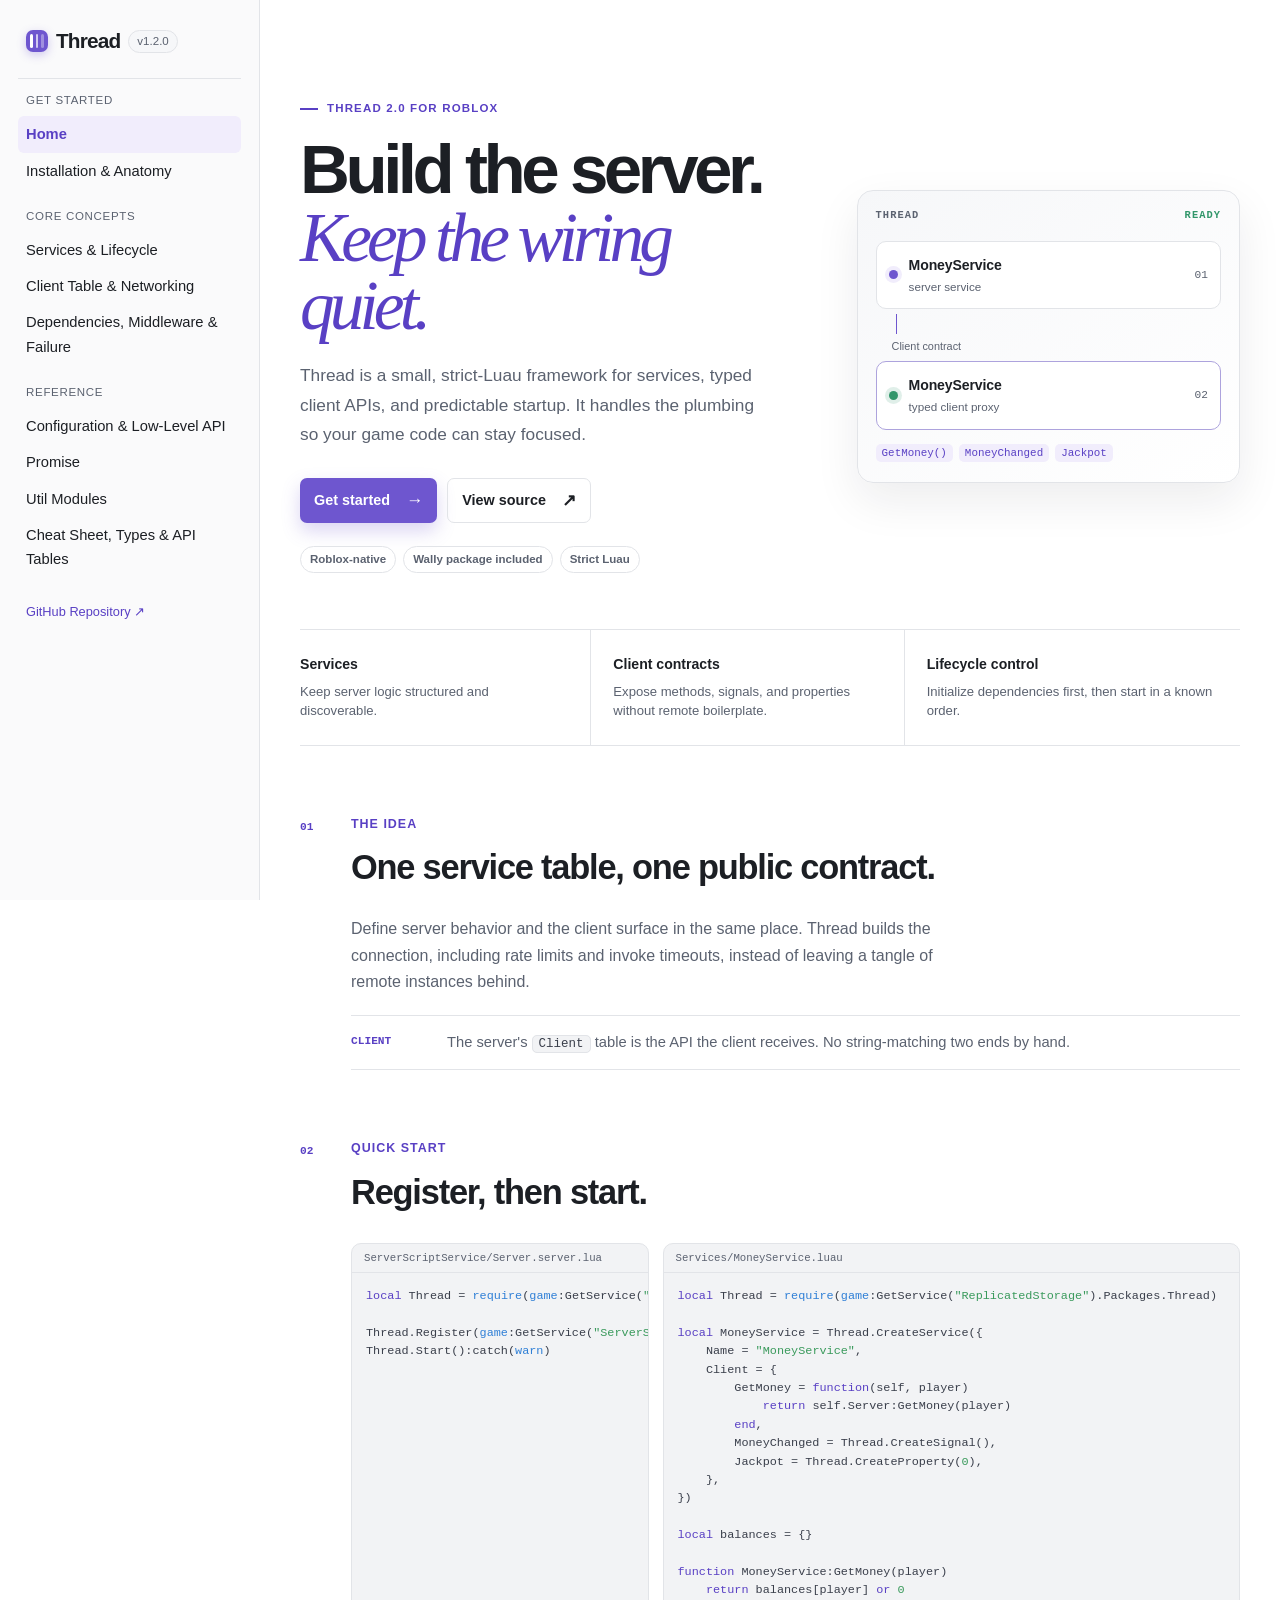
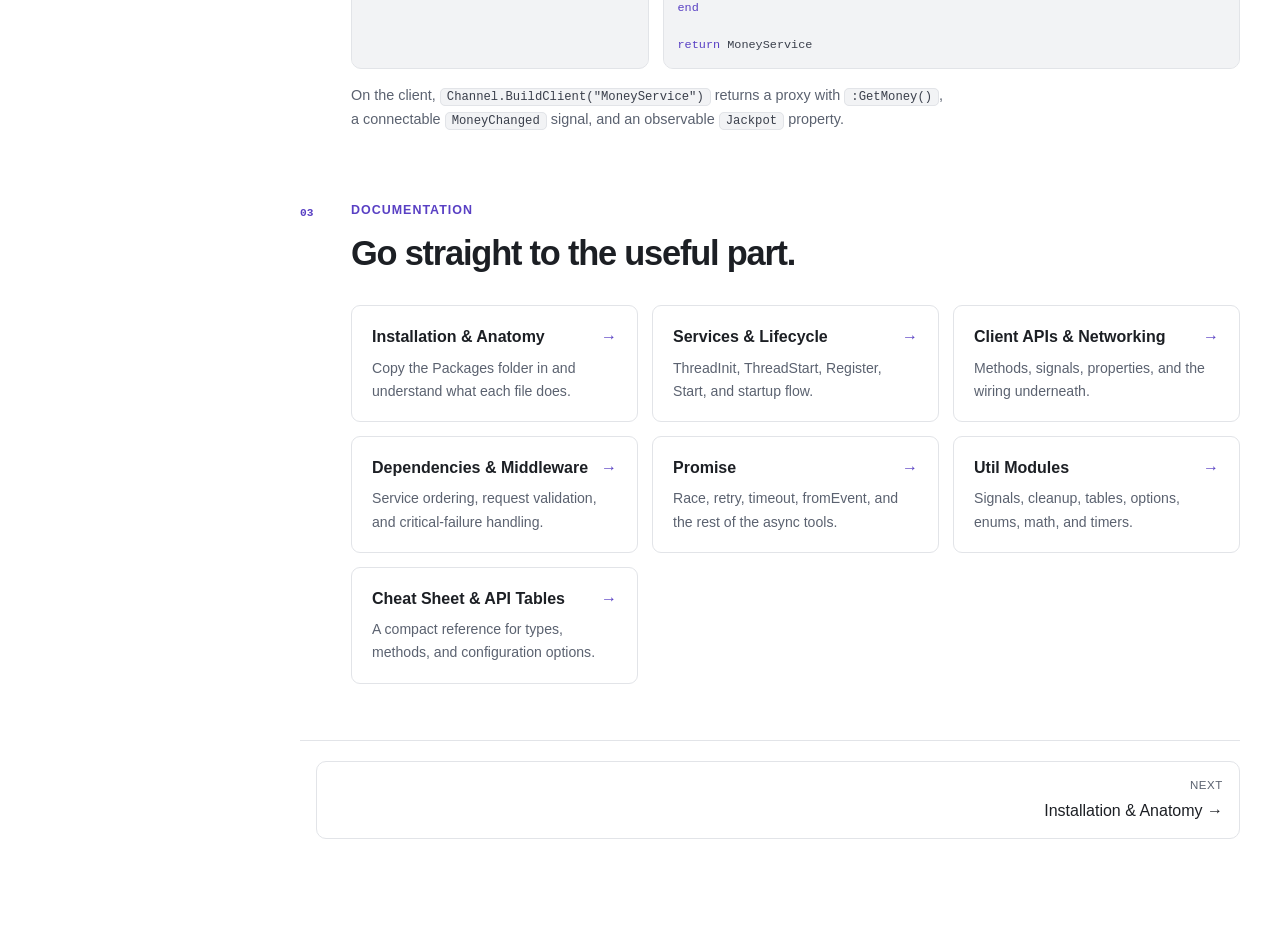
==== commit 7433f02d: "chore: correct v1.2.0 release metadata" ====
--- a/docs/index.html
+++ b/docs/index.html
@@ -17,7 +17,7 @@
 	<div class="sidebar-brand">
 		<span class="brand-mark" aria-hidden="true"><i></i><i></i><i></i></span>
 		<span class="brand-wordmark">Thread</span>
-		<span class="version">v1.2.1</span>
+		<span class="version">v1.2.0</span>
 	</div>
 
 	<div class="nav-group">
@@ -52,11 +52,11 @@
 <div class="content home-content">
 	<section class="home-hero">
 		<div class="home-hero-copy">
-			<div class="home-kicker"><span></span> Thread 1.2.1 for Roblox</div>
+			<div class="home-kicker"><span></span> Thread 2.0 for Roblox</div>
 			<h1>Build the server.<br><em>Keep the wiring quiet.</em></h1>
 			<p>Thread is a small, strict-Luau framework for services, typed client APIs, and predictable startup. It handles the plumbing so your game code can stay focused.</p>
 			<div class="home-actions"><a class="button button-primary" href="installation.html">Get started <span>→</span></a><a class="button button-quiet" href="https://github.com/realthonik/Thread" target="_blank" rel="noopener">View source <span>↗</span></a></div>
-			<div class="home-tags" aria-label="Framework highlights"><span>Roblox-native</span><span>Studio-ready release</span><span>Strict Luau</span></div>
+			<div class="home-tags" aria-label="Framework highlights"><span>Roblox-native</span><span>Wally package included</span><span>Strict Luau</span></div>
 		</div>
 		<div class="home-schematic" aria-label="Thread service flow">
 			<div class="schematic-topline"><span>THREAD</span><span>READY</span></div>
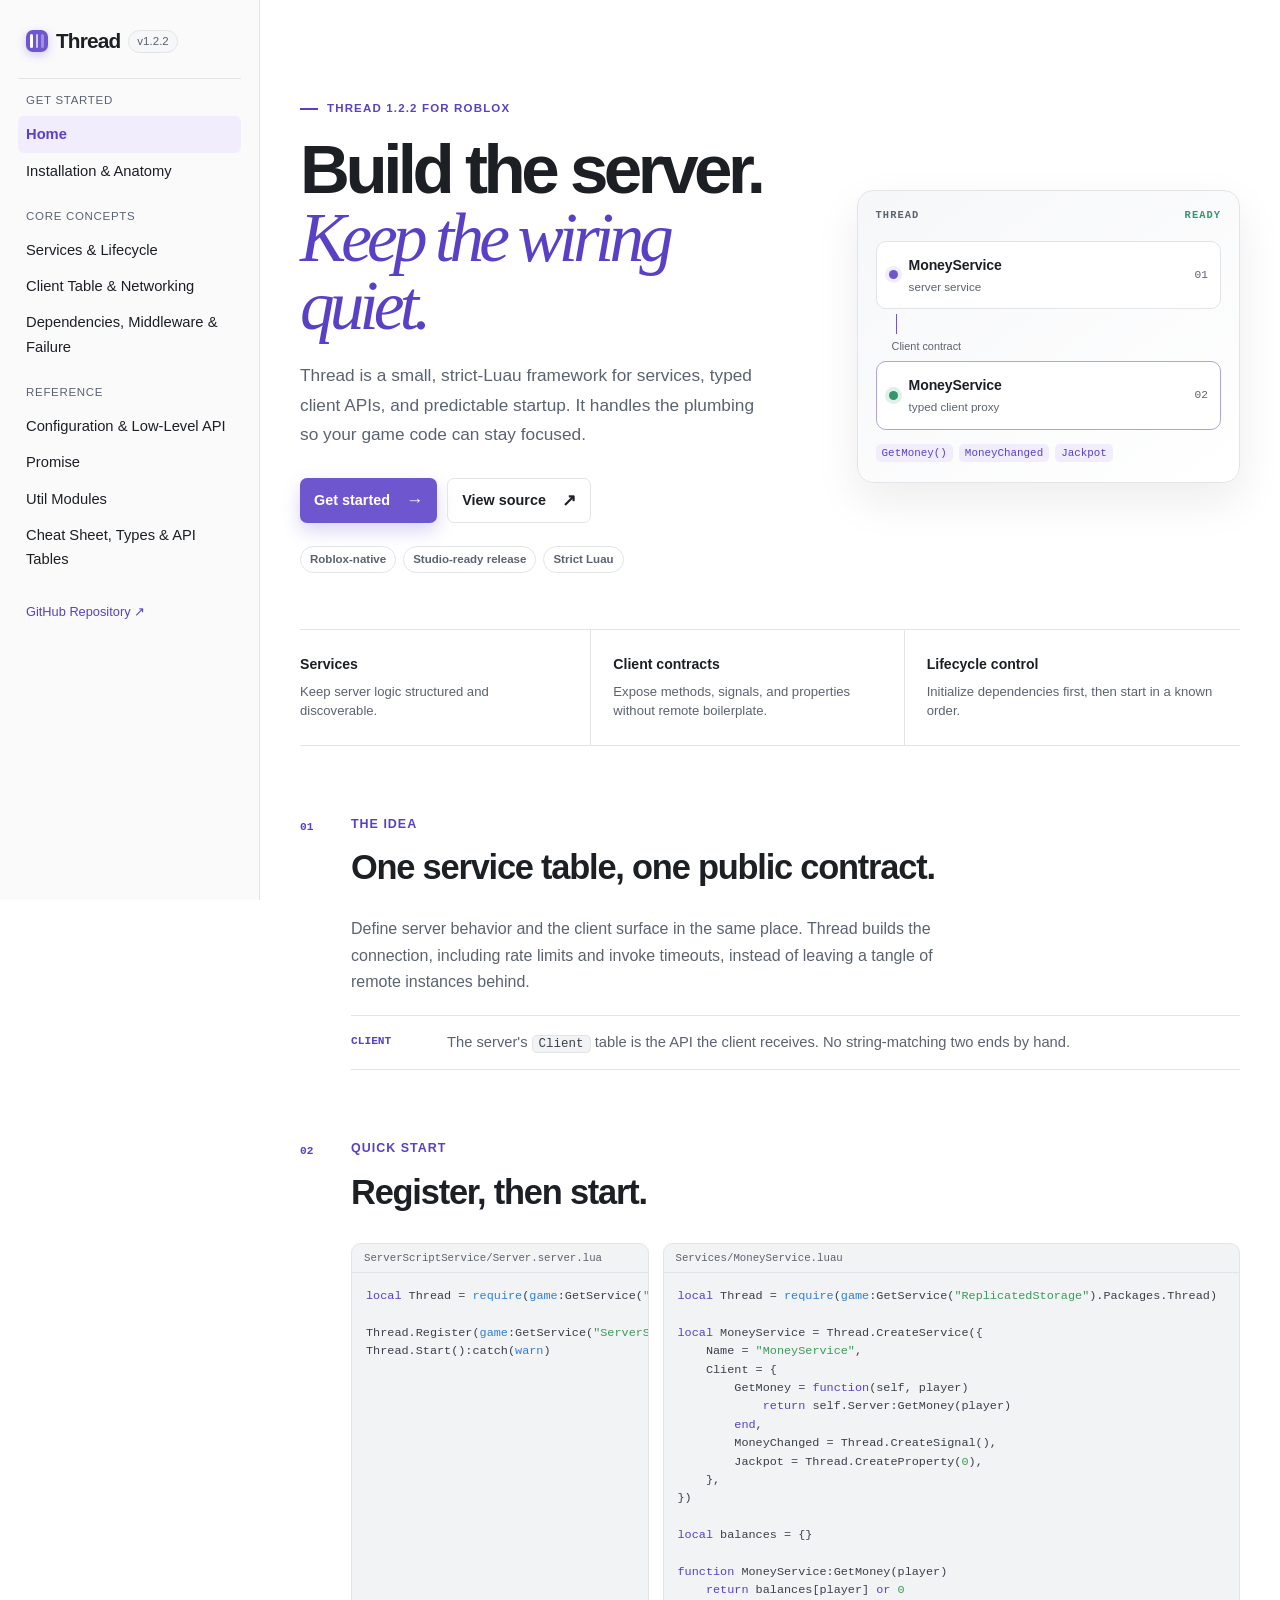
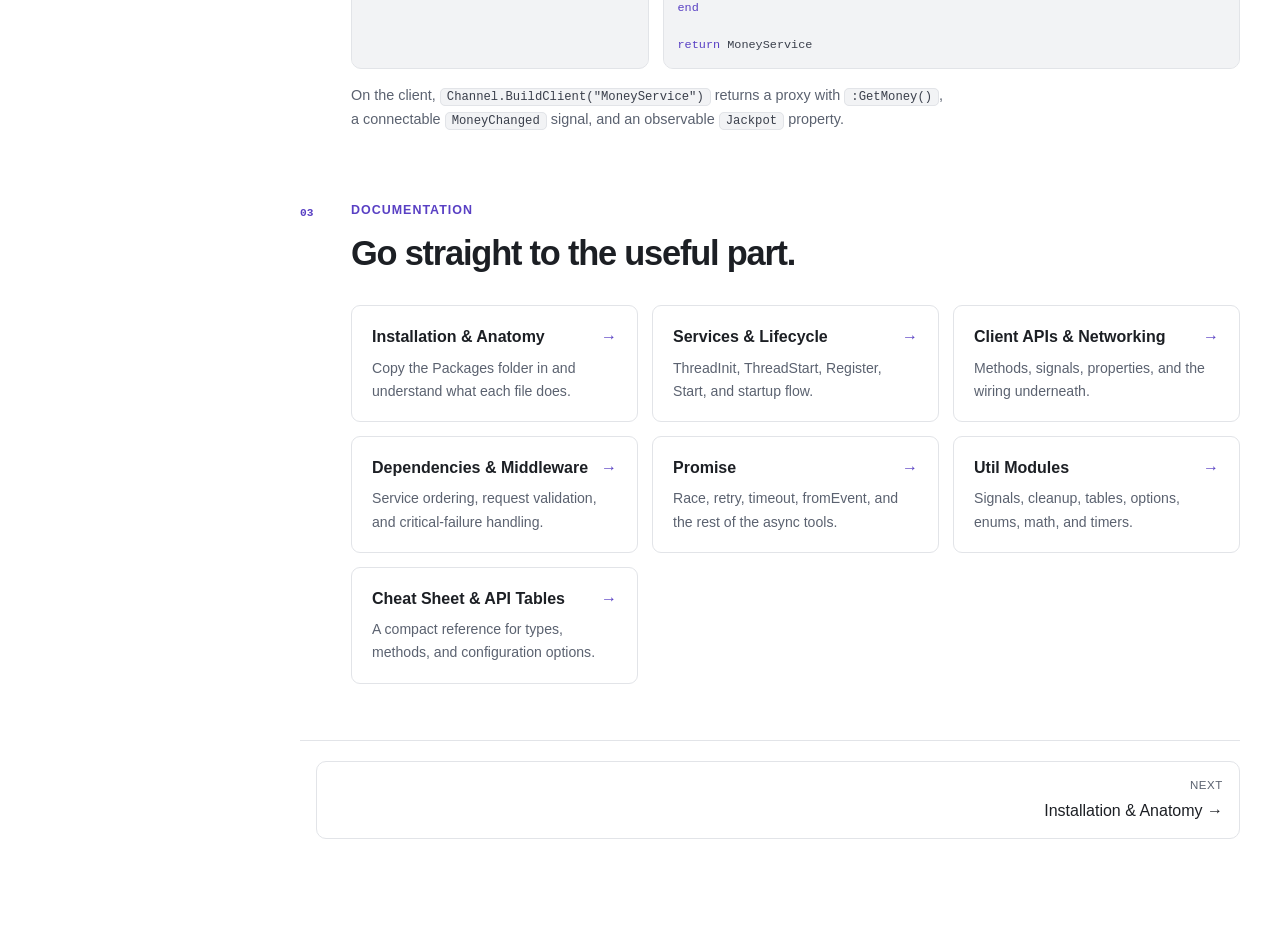
==== commit 7842f565: "chore: prepare v1.2.2" ====
--- a/docs/index.html
+++ b/docs/index.html
@@ -17,7 +17,7 @@
 	<div class="sidebar-brand">
 		<span class="brand-mark" aria-hidden="true"><i></i><i></i><i></i></span>
 		<span class="brand-wordmark">Thread</span>
-		<span class="version">v1.2.0</span>
+		<span class="version">v1.2.2</span>
 	</div>
 
 	<div class="nav-group">
@@ -52,11 +52,11 @@
 <div class="content home-content">
 	<section class="home-hero">
 		<div class="home-hero-copy">
-			<div class="home-kicker"><span></span> Thread 2.0 for Roblox</div>
+			<div class="home-kicker"><span></span> Thread 1.2.2 for Roblox</div>
 			<h1>Build the server.<br><em>Keep the wiring quiet.</em></h1>
 			<p>Thread is a small, strict-Luau framework for services, typed client APIs, and predictable startup. It handles the plumbing so your game code can stay focused.</p>
 			<div class="home-actions"><a class="button button-primary" href="installation.html">Get started <span>→</span></a><a class="button button-quiet" href="https://github.com/realthonik/Thread" target="_blank" rel="noopener">View source <span>↗</span></a></div>
-			<div class="home-tags" aria-label="Framework highlights"><span>Roblox-native</span><span>Wally package included</span><span>Strict Luau</span></div>
+			<div class="home-tags" aria-label="Framework highlights"><span>Roblox-native</span><span>Studio-ready release</span><span>Strict Luau</span></div>
 		</div>
 		<div class="home-schematic" aria-label="Thread service flow">
 			<div class="schematic-topline"><span>THREAD</span><span>READY</span></div>
--- a/docs/assets/style.css
+++ b/docs/assets/style.css
@@ -247,6 +247,28 @@
 
 strong {
 	color: var(--text);
+}
+
+.execution-model {
+	margin: 28px 0 32px;
+	padding: 18px;
+	background: var(--bg-elevated);
+	border: 1px solid var(--border);
+	border-radius: 14px;
+	box-shadow: var(--shadow);
+}
+
+.execution-model img {
+	display: block;
+	width: 100%;
+	height: auto;
+}
+
+.execution-model figcaption {
+	margin-top: 14px;
+	color: var(--text-muted);
+	font-size: 0.9rem;
+	text-align: center;
 }
 
 /* ---------- Code ---------- */
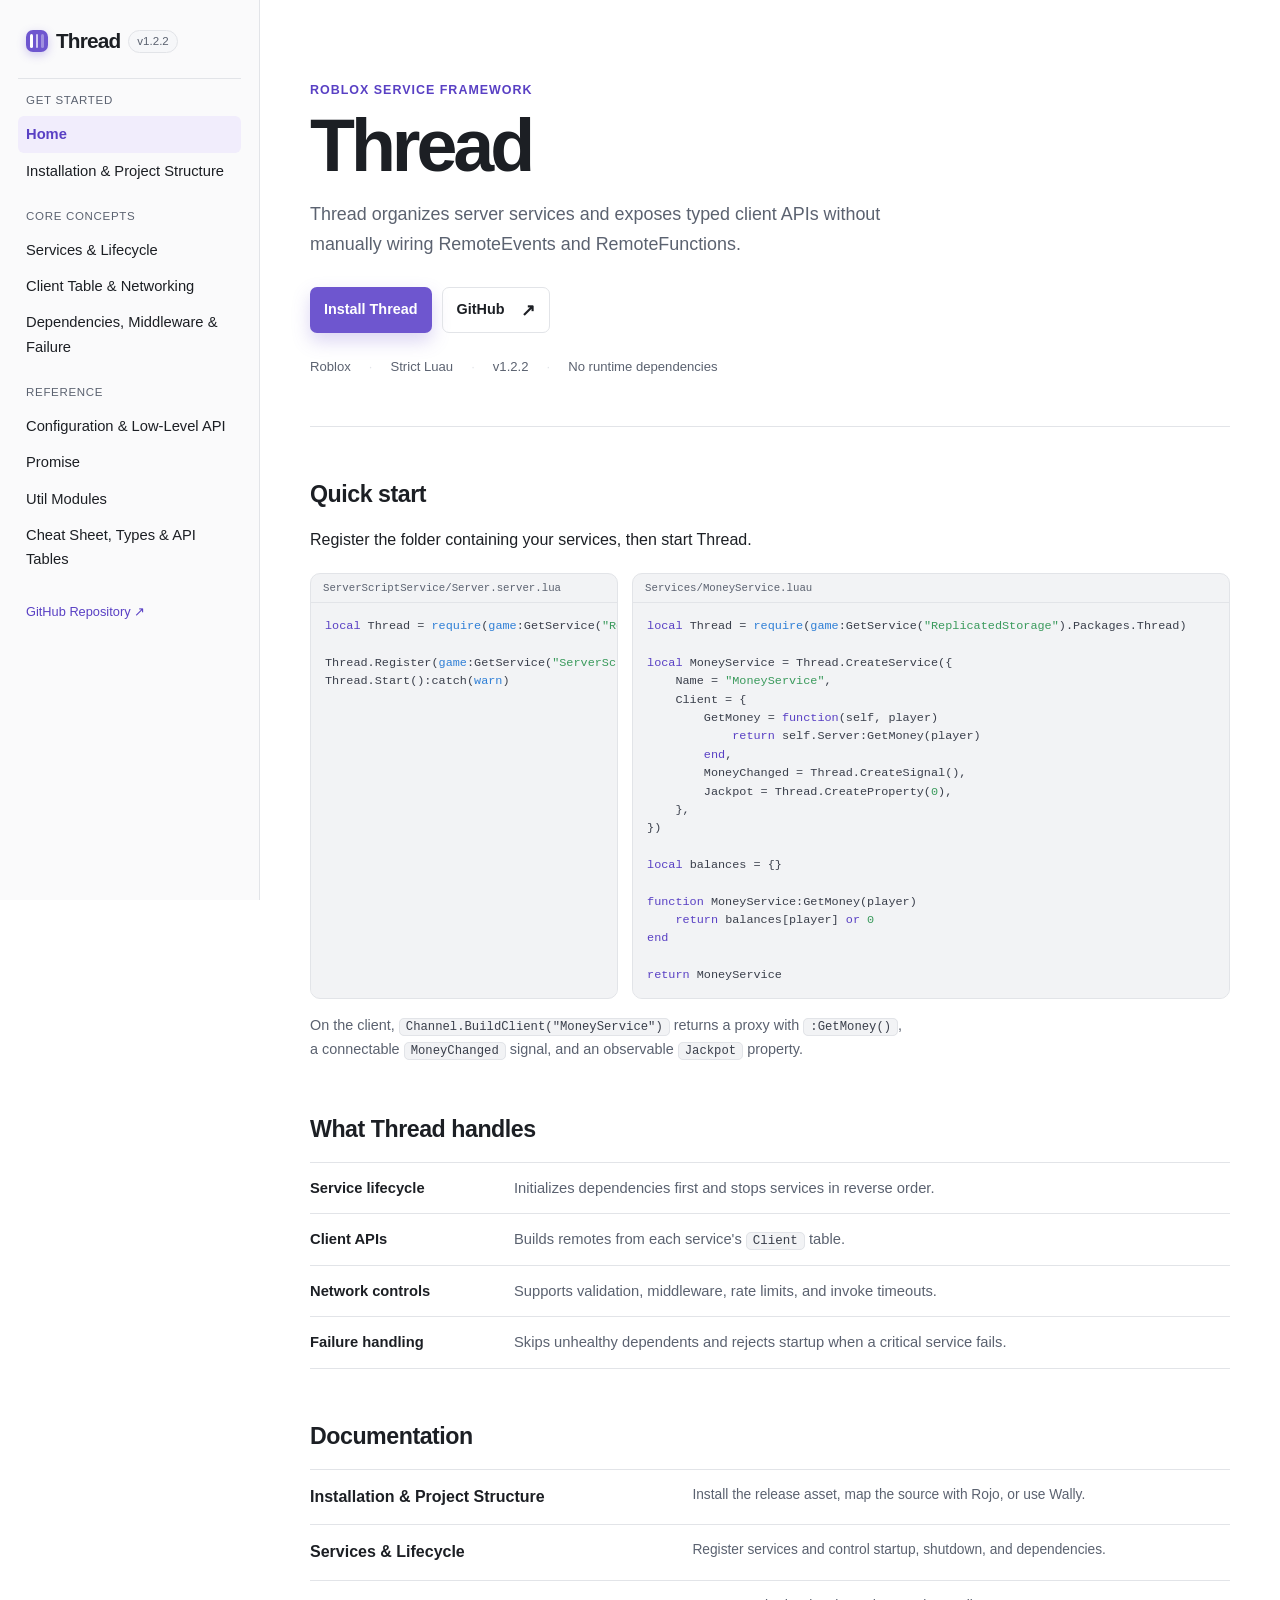
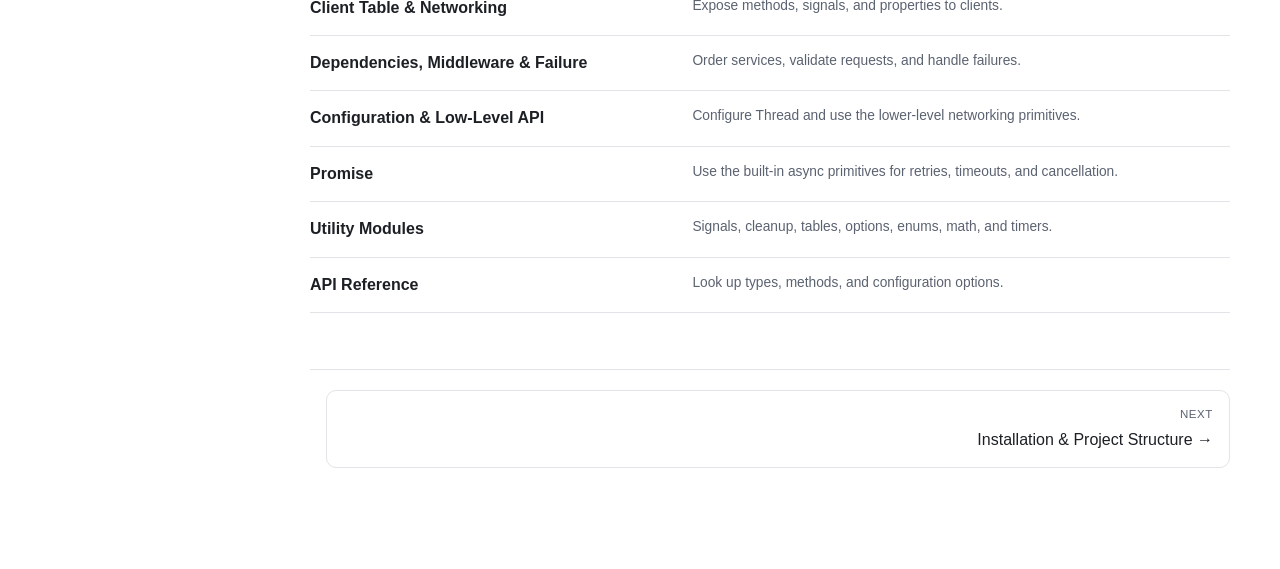
==== commit 9bf9ed33: "docs: simplify documentation homepage" ====
--- a/docs/index.html
+++ b/docs/index.html
@@ -23,7 +23,7 @@
 	<div class="nav-group">
 		<div class="nav-group-title">Get Started</div>
 		<a href="index.html" class="active">Home</a>
-		<a href="installation.html">Installation &amp; Anatomy</a>
+		<a href="installation.html">Installation &amp; Project Structure</a>
 	</div>
 
 	<div class="nav-group">
@@ -51,36 +51,16 @@
 <main>
 <div class="content home-content">
 	<section class="home-hero">
-		<div class="home-hero-copy">
-			<div class="home-kicker"><span></span> Thread 1.2.2 for Roblox</div>
-			<h1>Build the server.<br><em>Keep the wiring quiet.</em></h1>
-			<p>Thread is a small, strict-Luau framework for services, typed client APIs, and predictable startup. It handles the plumbing so your game code can stay focused.</p>
-			<div class="home-actions"><a class="button button-primary" href="installation.html">Get started <span>→</span></a><a class="button button-quiet" href="https://github.com/realthonik/Thread" target="_blank" rel="noopener">View source <span>↗</span></a></div>
-			<div class="home-tags" aria-label="Framework highlights"><span>Roblox-native</span><span>Studio-ready release</span><span>Strict Luau</span></div>
-		</div>
-		<div class="home-schematic" aria-label="Thread service flow">
-			<div class="schematic-topline"><span>THREAD</span><span>READY</span></div>
-			<div class="schematic-node node-service"><span class="node-dot"></span><div><b>MoneyService</b><small>server service</small></div><code>01</code></div>
-			<div class="schematic-line"><i></i><span>Client contract</span></div>
-			<div class="schematic-node node-client"><span class="node-dot"></span><div><b>MoneyService</b><small>typed client proxy</small></div><code>02</code></div>
-			<div class="schematic-events"><span>GetMoney()</span><span>MoneyChanged</span><span>Jackpot</span></div>
-		</div>
-	</section>
-
-	<section class="home-principles" aria-label="What Thread provides">
-		<div><strong>Services</strong><span>Keep server logic structured and discoverable.</span></div>
-		<div><strong>Client contracts</strong><span>Expose methods, signals, and properties without remote boilerplate.</span></div>
-		<div><strong>Lifecycle control</strong><span>Initialize dependencies first, then start in a known order.</span></div>
-	</section>
-
-	<section class="home-section">
-		<div class="section-heading"><span>01</span><div><p class="eyebrow">The idea</p><h2>One service table, one public contract.</h2></div></div>
-		<p class="home-intro">Define server behavior and the client surface in the same place. Thread builds the connection, including rate limits and invoke timeouts, instead of leaving a tangle of remote instances behind.</p>
-		<div class="home-note"><span>Client</span><p>The server's <code>Client</code> table is the API the client receives. No string-matching two ends by hand.</p></div>
+		<p class="home-kicker">Roblox service framework</p>
+		<h1>Thread</h1>
+		<p class="home-summary">Thread organizes server services and exposes typed client APIs without manually wiring RemoteEvents and RemoteFunctions.</p>
+		<div class="home-actions"><a class="button button-primary" href="installation.html">Install Thread</a><a class="button button-quiet" href="https://github.com/realthonik/Thread" target="_blank" rel="noopener">GitHub <span>↗</span></a></div>
+		<div class="home-meta" aria-label="Project details"><span>Roblox</span><span>Strict Luau</span><span>v1.2.2</span><span>No runtime dependencies</span></div>
 	</section>
 
 	<section class="home-section home-start">
-		<div class="section-heading"><span>02</span><div><p class="eyebrow">Quick start</p><h2>Register, then start.</h2></div></div>
+		<h2>Quick start</h2>
+		<p>Register the folder containing your services, then start Thread.</p>
 		<div class="home-code-grid"><div class="home-code-panel"><div class="code-panel-label">ServerScriptService/Server.server.lua</div>
 	<pre><code><span class="tok-keyword">local</span> Thread = <span class="tok-func">require</span>(<span class="tok-func">game</span>:GetService(<span class="tok-string">"ReplicatedStorage"</span>).Packages.Thread)
 
@@ -111,37 +91,27 @@
 	<p class="home-after-code">On the client, <code>Channel.BuildClient("MoneyService")</code> returns a proxy with <code>:GetMoney()</code>, a connectable <code>MoneyChanged</code> signal, and an observable <code>Jackpot</code> property.</p>
 	</section>
 
+	<section class="home-section home-details">
+		<h2>What Thread handles</h2>
+		<ul class="home-feature-list">
+			<li><strong>Service lifecycle</strong><span>Initializes dependencies first and stops services in reverse order.</span></li>
+			<li><strong>Client APIs</strong><span>Builds remotes from each service's <code>Client</code> table.</span></li>
+			<li><strong>Network controls</strong><span>Supports validation, middleware, rate limits, and invoke timeouts.</span></li>
+			<li><strong>Failure handling</strong><span>Skips unhealthy dependents and rejects startup when a critical service fails.</span></li>
+		</ul>
+	</section>
+
 	<section class="home-section home-explore">
-		<div class="section-heading"><span>03</span><div><p class="eyebrow">Documentation</p><h2>Go straight to the useful part.</h2></div></div>
-	<div class="card-grid">
-		<a class="card" href="installation.html">
-			<div class="card-title">Installation &amp; Anatomy <span>→</span></div>
-			<p class="card-desc">Copy the Packages folder in and understand what each file does.</p>
-		</a>
-		<a class="card" href="services.html">
-			<div class="card-title">Services &amp; Lifecycle <span>→</span></div>
-			<p class="card-desc">ThreadInit, ThreadStart, Register, Start, and startup flow.</p>
-		</a>
-		<a class="card" href="client-table.html">
-			<div class="card-title">Client APIs &amp; Networking <span>→</span></div>
-			<p class="card-desc">Methods, signals, properties, and the wiring underneath.</p>
-		</a>
-		<a class="card" href="dependencies-middleware.html">
-			<div class="card-title">Dependencies &amp; Middleware <span>→</span></div>
-			<p class="card-desc">Service ordering, request validation, and critical-failure handling.</p>
-		</a>
-		<a class="card" href="promise.html">
-			<div class="card-title">Promise <span>→</span></div>
-			<p class="card-desc">Race, retry, timeout, fromEvent, and the rest of the async tools.</p>
-		</a>
-			<a class="card" href="utilities.html">
-				<div class="card-title">Util Modules <span>→</span></div>
-				<p class="card-desc">Signals, cleanup, tables, options, enums, math, and timers.</p>
-			</a>
-			<a class="card" href="reference.html">
-				<div class="card-title">Cheat Sheet &amp; API Tables <span>→</span></div>
-				<p class="card-desc">A compact reference for types, methods, and configuration options.</p>
-			</a>
+		<h2>Documentation</h2>
+		<div class="docs-list">
+			<a href="installation.html"><span>Installation &amp; Project Structure</span><small>Install the release asset, map the source with Rojo, or use Wally.</small></a>
+			<a href="services.html"><span>Services &amp; Lifecycle</span><small>Register services and control startup, shutdown, and dependencies.</small></a>
+			<a href="client-table.html"><span>Client Table &amp; Networking</span><small>Expose methods, signals, and properties to clients.</small></a>
+			<a href="dependencies-middleware.html"><span>Dependencies, Middleware &amp; Failure</span><small>Order services, validate requests, and handle failures.</small></a>
+			<a href="configuration.html"><span>Configuration &amp; Low-Level API</span><small>Configure Thread and use the lower-level networking primitives.</small></a>
+			<a href="promise.html"><span>Promise</span><small>Use the built-in async primitives for retries, timeouts, and cancellation.</small></a>
+			<a href="utilities.html"><span>Utility Modules</span><small>Signals, cleanup, tables, options, enums, math, and timers.</small></a>
+			<a href="reference.html"><span>API Reference</span><small>Look up types, methods, and configuration options.</small></a>
 		</div>
 	</section>
 
@@ -149,7 +119,7 @@
 		<span></span>
 		<a class="next" href="installation.html">
 			<span class="dir">Next</span>
-			Installation &amp; Anatomy →
+			Installation &amp; Project Structure →
 		</a>
 	</div>
 
--- a/docs/assets/style.css
+++ b/docs/assets/style.css
@@ -421,53 +421,36 @@
 /* ---------- Home ---------- */
 
 .home-content {
-	max-width: 1050px;
+	max-width: 920px;
 }
 
 .home-hero {
-	display: grid;
-	grid-template-columns: minmax(0, 1.1fr) minmax(300px, 0.9fr);
-	gap: clamp(36px, 7vw, 88px);
-	align-items: center;
-	padding: clamp(22px, 4vw, 58px) 0 56px;
+	padding: 32px 0 48px;
+	border-bottom: 1px solid var(--border);
 }
 
 .home-kicker {
-	display: flex;
-	align-items: center;
-	gap: 9px;
 	color: var(--accent-strong);
-	font-size: 0.72rem;
-	font-weight: 750;
-	letter-spacing: 0.1em;
+	font-size: 0.78rem;
+	font-weight: 700;
+	letter-spacing: 0.08em;
 	text-transform: uppercase;
-}
-
-.home-kicker span {
-	width: 18px;
-	height: 2px;
-	background: currentColor;
+	margin: 0 0 8px;
 }
 
 .home-hero h1 {
-	font-size: clamp(2.7rem, 5.4vw, 4.5rem);
-	line-height: 0.98;
-	letter-spacing: -0.065em;
-	margin: 18px 0 22px;
-}
-
-.home-hero h1 em {
-	font-family: Georgia, "Times New Roman", serif;
-	font-weight: 400;
-	letter-spacing: -0.07em;
-	color: var(--accent-strong);
-}
-
-.home-hero-copy > p {
-	max-width: 56ch;
-	font-size: 1.08rem;
-	line-height: 1.7;
+	font-size: clamp(2.8rem, 7vw, 4.6rem);
+	line-height: 1;
+	letter-spacing: -0.055em;
+	margin: 0 0 18px;
+}
+
+.home-summary {
+	max-width: 64ch;
+	font-size: 1.12rem;
+	line-height: 1.65;
 	color: var(--text-muted);
+	margin: 0;
 }
 
 .home-actions { display: flex; flex-wrap: wrap; gap: 10px; margin: 28px 0 23px; }
@@ -490,66 +473,28 @@
 .button-quiet:hover { background: var(--bg-elevated); }
 .button span { font-size: 1.08rem; line-height: 1; }
 
-.home-tags { display: flex; flex-wrap: wrap; gap: 7px; }
-.home-tags span {
-	font-size: 0.72rem;
-	font-weight: 650;
-	color: var(--text-muted);
-	border: 1px solid var(--border);
-	border-radius: 999px;
-	padding: 3px 9px;
-}
-
-.home-schematic {
-	position: relative;
-	border: 1px solid var(--border);
-	border-radius: 16px;
-	padding: 18px;
-	background: linear-gradient(145deg, var(--bg-elevated), var(--bg));
-	box-shadow: 0 18px 45px color-mix(in srgb, var(--text) 8%, transparent);
-}
-
-.schematic-topline { display: flex; justify-content: space-between; color: var(--text-muted); font: 700 0.65rem ui-monospace, monospace; letter-spacing: 0.1em; }
-.schematic-topline span:last-child { color: #31966a; }
-.schematic-node { display: flex; align-items: center; gap: 11px; border: 1px solid var(--border); border-radius: 10px; padding: 12px; margin-top: 20px; background: var(--bg); }
-.schematic-node .node-dot { width: 9px; height: 9px; border-radius: 50%; background: var(--accent); box-shadow: 0 0 0 4px var(--accent-bg); }
-.schematic-node div { display: grid; gap: 0; flex: 1; }
-.schematic-node b { font-size: 0.88rem; letter-spacing: -0.01em; }
-.schematic-node small { font-size: 0.73rem; color: var(--text-muted); }
-.schematic-node code { color: var(--text-muted); font-size: 0.7rem; }
-.node-client { margin-top: 0; border-color: color-mix(in srgb, var(--accent) 46%, var(--border)); }
-.node-client .node-dot { background: #31966a; box-shadow: 0 0 0 4px color-mix(in srgb, #31966a 15%, transparent); }
-.schematic-line { display: grid; justify-items: start; gap: 3px; height: 52px; margin-left: 16px; padding: 5px 0; color: var(--text-muted); font-size: 0.68rem; }
-.schematic-line i { width: 1px; height: 20px; background: var(--accent); margin-left: 4px; }
-.schematic-events { display: flex; flex-wrap: wrap; gap: 6px; margin: 14px 0 2px; }
-.schematic-events span { background: var(--accent-bg); color: var(--accent-strong); border-radius: 5px; padding: 3px 6px; font: 0.68rem ui-monospace, monospace; }
-
-.home-principles { display: grid; grid-template-columns: repeat(3, 1fr); border-top: 1px solid var(--border); border-bottom: 1px solid var(--border); }
-.home-principles > div { padding: 23px 22px 24px 0; margin-right: 22px; border-right: 1px solid var(--border); display: grid; gap: 5px; }
-.home-principles > div:last-child { border-right: 0; margin-right: 0; }
-.home-principles strong { font-size: 0.88rem; }
-.home-principles span { color: var(--text-muted); font-size: 0.82rem; line-height: 1.5; }
-
-.home-section { padding-top: 68px; }
-.section-heading { display: grid; grid-template-columns: 38px minmax(0, 1fr); gap: 13px; align-items: start; }
-.section-heading > span { color: var(--accent-strong); font: 700 0.7rem ui-monospace, monospace; padding-top: 7px; }
-.section-heading .eyebrow { margin: 0 0 5px; }
-.section-heading h2 { border: 0; padding: 0; margin: 0; font-size: clamp(1.6rem, 3vw, 2.15rem); letter-spacing: -0.035em; }
-.home-intro { max-width: 68ch; margin: 20px 0 20px 51px; color: var(--text-muted); font-size: 1rem; }
-.home-note { margin-left: 51px; display: grid; grid-template-columns: 84px minmax(0, 1fr); gap: 12px; padding: 14px 0; border-top: 1px solid var(--border); border-bottom: 1px solid var(--border); }
-.home-note > span { color: var(--accent-strong); font: 700 0.7rem ui-monospace, monospace; text-transform: uppercase; padding-top: 5px; }
-.home-note p { margin: 0; font-size: 0.92rem; color: var(--text-muted); }
-
-.home-code-grid { display: grid; grid-template-columns: minmax(0, 0.68fr) minmax(0, 1.32fr); gap: 14px; margin: 23px 0 0 51px; }
+.home-meta { display: flex; flex-wrap: wrap; gap: 8px 18px; color: var(--text-muted); font-size: 0.82rem; }
+.home-meta span + span::before { content: "·"; margin-right: 18px; color: var(--border); }
+
+.home-section { padding-top: 48px; }
+.home-section h2 { margin: 0 0 14px; border: 0; padding: 0; font-size: 1.45rem; letter-spacing: -0.02em; }
+
+.home-code-grid { display: grid; grid-template-columns: minmax(0, 0.68fr) minmax(0, 1.32fr); gap: 14px; margin: 20px 0 0; }
 .home-code-panel { min-width: 0; border: 1px solid var(--border); border-radius: 10px; overflow: hidden; background: var(--bg-code); }
 .code-panel-label { padding: 8px 12px; border-bottom: 1px solid var(--border); color: var(--text-muted); font: 0.67rem ui-monospace, monospace; }
 .home-code-panel pre { margin: 0; border: 0; border-radius: 0; padding: 14px; font-size: 0.74rem; min-height: calc(100% - 33px); }
-.home-after-code { margin: 15px 0 0 51px; max-width: 75ch; color: var(--text-muted); font-size: 0.9rem; }
-.home-explore .card-grid { margin: 23px 0 0 51px; }
-.home-explore .card { background: var(--bg); box-shadow: none; border-radius: 9px; }
-.home-explore .card:hover { background: var(--bg-elevated); transform: translateY(-2px); transition: transform 0.16s ease, background 0.16s ease; }
-.home-explore .card-title { display: flex; justify-content: space-between; gap: 12px; }
-.home-explore .card-title span { color: var(--accent-strong); }
+.home-after-code { margin: 15px 0 0; max-width: 75ch; color: var(--text-muted); font-size: 0.9rem; }
+
+.home-feature-list { list-style: none; padding: 0; margin: 0; border-top: 1px solid var(--border); }
+.home-feature-list li { display: grid; grid-template-columns: 180px 1fr; gap: 24px; padding: 13px 0; margin: 0; border-bottom: 1px solid var(--border); }
+.home-feature-list strong { font-size: 0.92rem; }
+.home-feature-list span { color: var(--text-muted); font-size: 0.92rem; }
+
+.docs-list { border-top: 1px solid var(--border); }
+.docs-list a { display: grid; grid-template-columns: minmax(210px, 0.8fr) minmax(0, 1.2fr); gap: 24px; padding: 14px 0; border-bottom: 1px solid var(--border); color: var(--text); }
+.docs-list a:hover { text-decoration: none; color: var(--accent-strong); }
+.docs-list a span { font-weight: 650; }
+.docs-list small { color: var(--text-muted); font-size: 0.86rem; line-height: 1.55; }
 
 .badge {
 	display: inline-flex;
@@ -712,27 +657,7 @@
 	}
 
 	.home-hero {
-		grid-template-columns: 1fr;
 		padding-top: 30px;
-	}
-
-	.home-schematic {
-		max-width: 520px;
-	}
-
-	.home-principles {
-		grid-template-columns: 1fr;
-	}
-
-	.home-principles > div {
-		padding: 18px 0;
-		margin: 0;
-		border-right: 0;
-		border-bottom: 1px solid var(--border);
-	}
-
-	.home-principles > div:last-child {
-		border-bottom: 0;
 	}
 
 	.home-section {
@@ -741,6 +666,11 @@
 
 	.home-code-grid {
 		grid-template-columns: 1fr;
+	}
+
+	.docs-list a {
+		grid-template-columns: 1fr;
+		gap: 3px;
 	}
 
 	.page-nav {
@@ -783,17 +713,17 @@
 		font-size: 2.55rem;
 	}
 
-	.home-intro, .home-note, .home-code-grid, .home-after-code, .home-explore .card-grid {
-		margin-left: 0;
-	}
-
-	.home-note {
-		grid-template-columns: 1fr;
-		gap: 4px;
-	}
-
 	.home-code-panel pre {
 		font-size: 0.7rem;
+	}
+
+	.home-feature-list li {
+		grid-template-columns: 1fr;
+		gap: 2px;
+	}
+
+	.home-meta span + span::before {
+		content: none;
 	}
 }
 
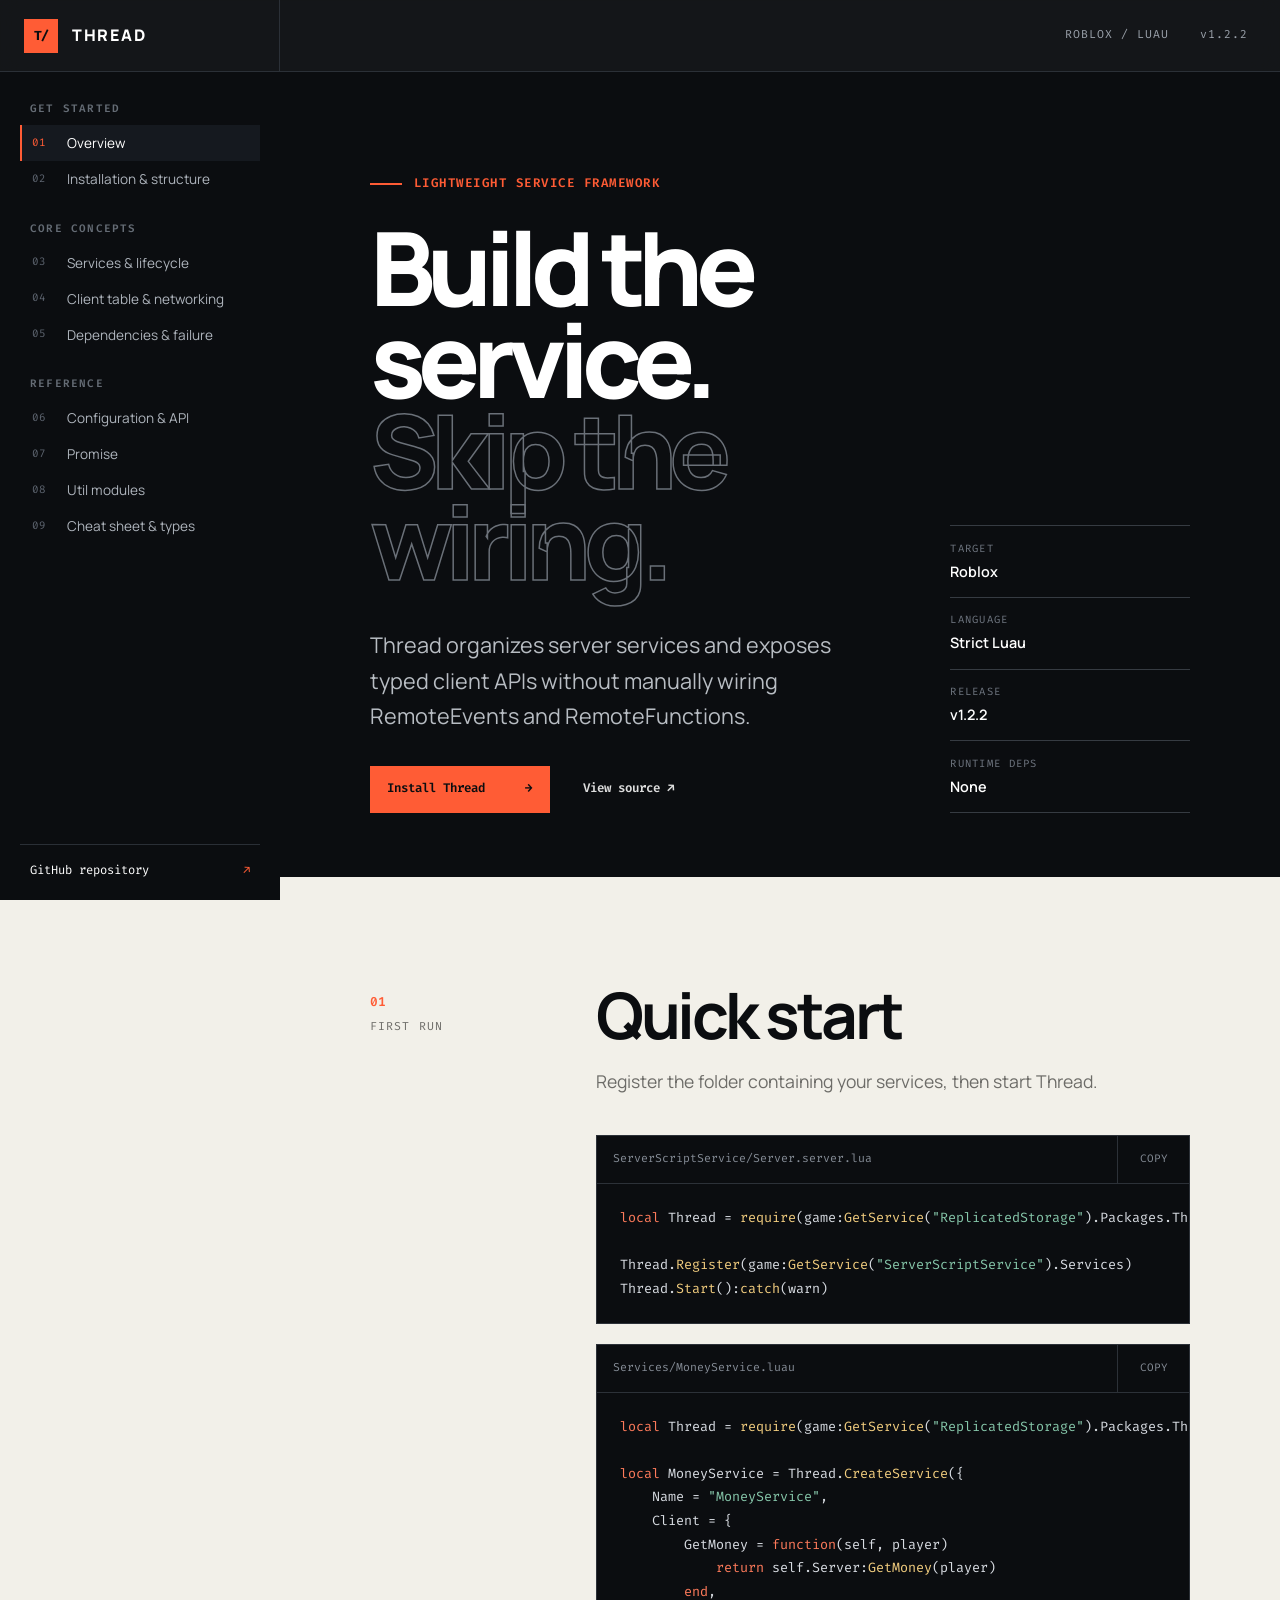
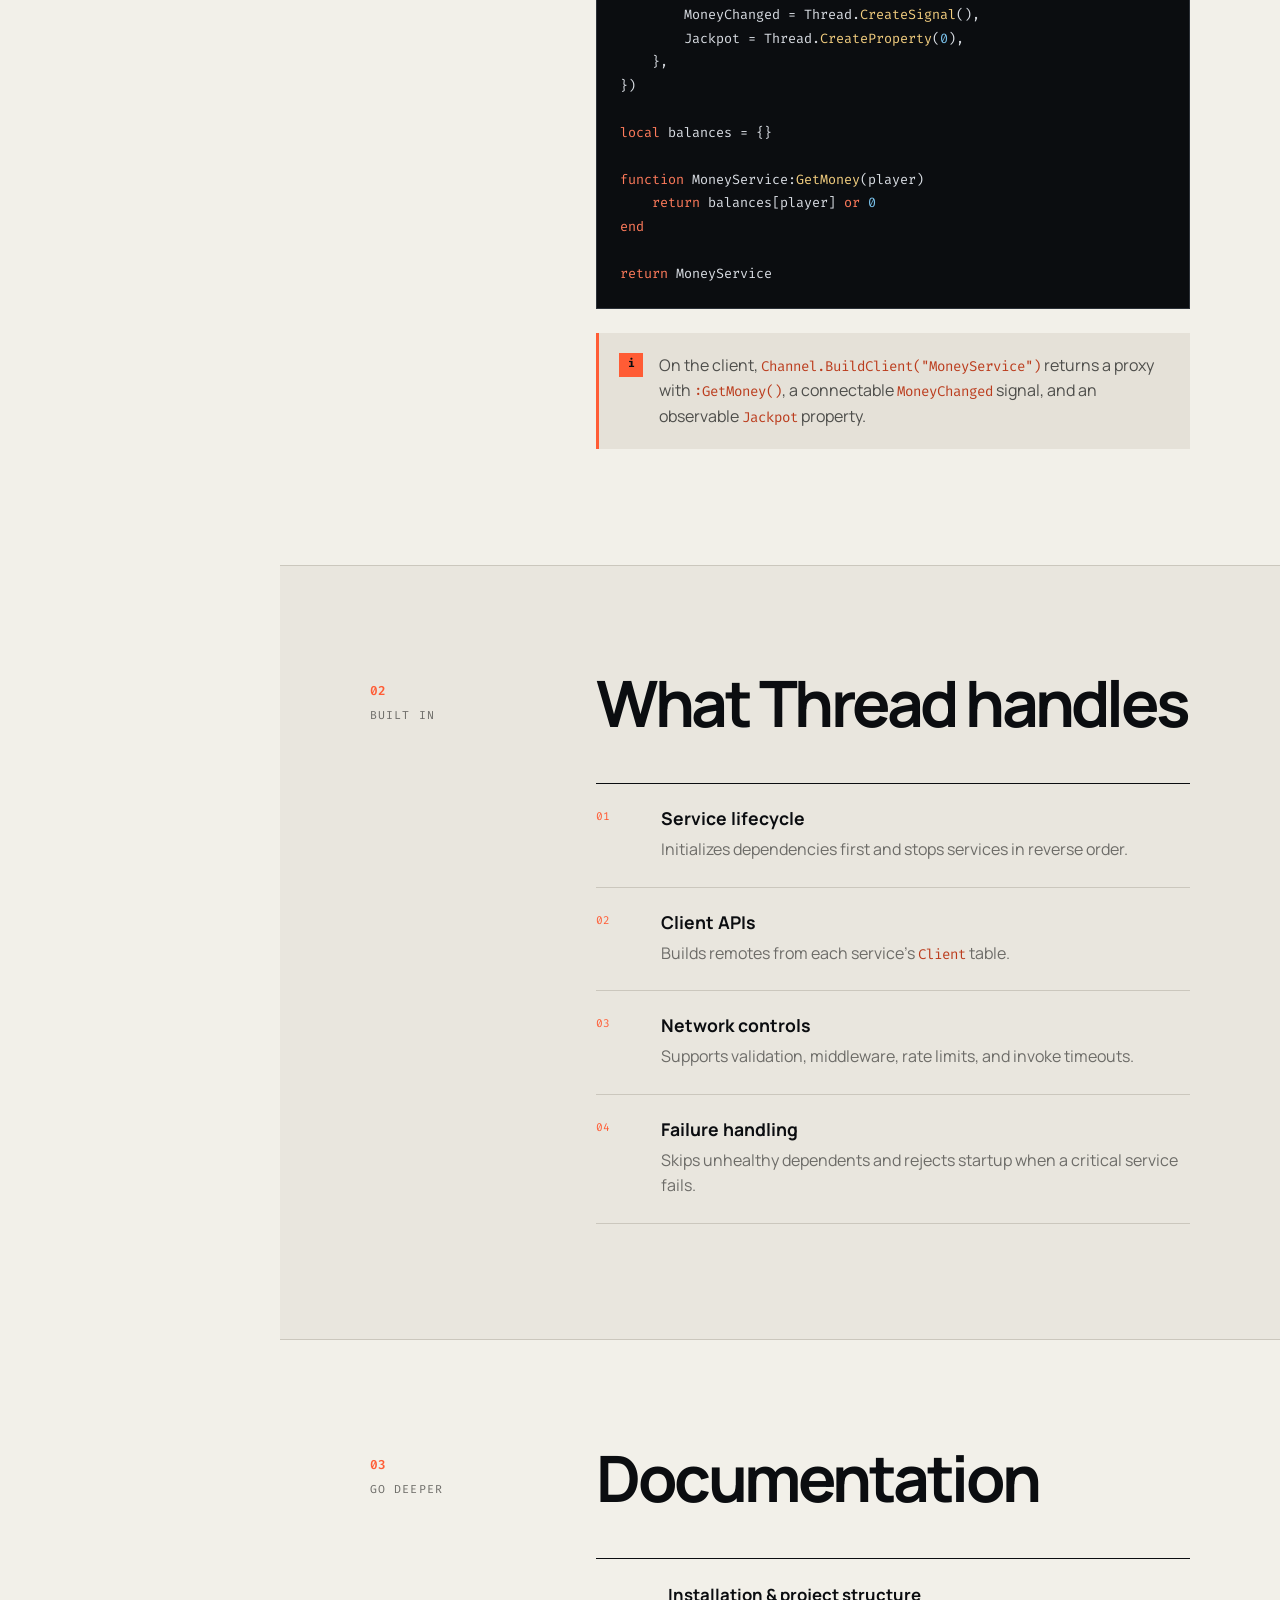
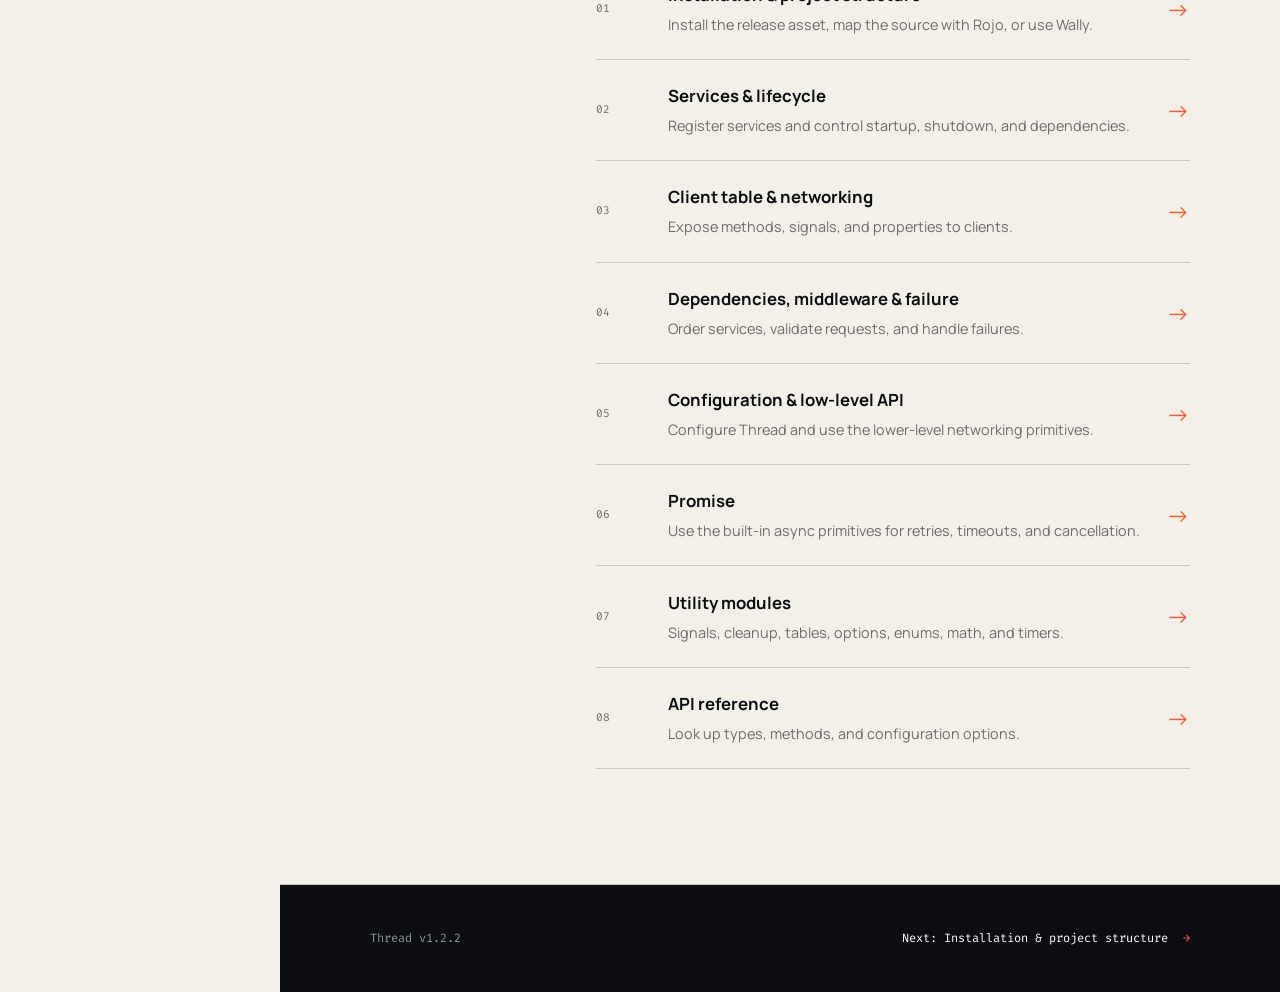
==== commit 983bd9be: "docs: redesign documentation homepage" ====
--- a/docs/index.html
+++ b/docs/index.html
@@ -1,131 +1,155 @@
 <!doctype html>
 <html lang="en">
 <head>
-<meta charset="utf-8">
-<meta name="viewport" content="width=device-width, initial-scale=1">
-<title>Thread — a lightweight Roblox service framework</title>
-<meta name="description" content="Thread is a lightweight Roblox framework for services, typed networking, and predictable startup.">
-<link rel="icon" href="data:image/svg+xml,<svg xmlns=%22http://www.w3.org/2000/svg%22 viewBox=%220 0 64 64%22><rect width=%2264%22 height=%2264%22 rx=%2216%22 fill=%22%236e56cf%22/><path d=%22M17 17h30v9H36v21h-9V26H17z%22 fill=%22white%22/></svg>">
-<link rel="stylesheet" href="assets/style.css">
+  <meta charset="utf-8">
+  <meta name="viewport" content="width=device-width, initial-scale=1">
+  <meta name="description" content="Thread organizes Roblox server services and exposes typed client APIs without manually wiring remotes.">
+  <meta name="theme-color" content="#0b0d10">
+  <title>Thread | Roblox service framework</title>
+  <link rel="preconnect" href="https://fonts.googleapis.com">
+  <link rel="preconnect" href="https://fonts.gstatic.com" crossorigin>
+  <link href="https://fonts.googleapis.com/css2?family=Fira+Code:wght@400;500;600&family=Manrope:wght@400;500;600;700;800&display=swap" rel="stylesheet">
+  <link rel="icon" type="image/svg+xml" href="data:image/svg+xml,%3Csvg xmlns='http://www.w3.org/2000/svg' viewBox='0 0 64 64'%3E%3Crect width='64' height='64' rx='12' fill='%230b0d10'/%3E%3Cpath d='M15 18h34M32 18v30M20 30h24' stroke='%23ff5c35' stroke-width='7' stroke-linecap='square'/%3E%3C/svg%3E">
+  <link rel="stylesheet" href="assets/homepage.css">
 </head>
 <body>
-<div class="layout">
+  <a class="skip-link" href="#content">Skip to content</a>
+  <header class="topbar">
+    <a class="brand" href="index.html" aria-label="Thread home">
+      <span class="brand-mark" aria-hidden="true">T/</span>
+      <span>THREAD</span>
+    </a>
+    <div class="topbar-meta">
+      <span>ROBLOX / LUAU</span>
+      <span>v1.2.2</span>
+    </div>
+    <button class="nav-toggle" type="button" aria-controls="site-nav" aria-expanded="false">MENU</button>
+  </header>
 
-<button class="menu-toggle" aria-expanded="false" aria-label="Toggle navigation menu">☰ Menu</button>
+  <div class="site-shell">
+    <aside class="sidebar" id="site-nav">
+      <nav aria-label="Documentation navigation">
+        <p class="nav-kicker">Get started</p>
+        <a class="active" href="index.html" aria-current="page"><span>01</span>Overview</a>
+        <a href="installation.html"><span>02</span>Installation &amp; structure</a>
 
-<nav class="sidebar">
-	<div class="sidebar-brand">
-		<span class="brand-mark" aria-hidden="true"><i></i><i></i><i></i></span>
-		<span class="brand-wordmark">Thread</span>
-		<span class="version">v1.2.2</span>
-	</div>
+        <p class="nav-kicker">Core concepts</p>
+        <a href="services.html"><span>03</span>Services &amp; lifecycle</a>
+        <a href="client-table.html"><span>04</span>Client table &amp; networking</a>
+        <a href="dependencies-middleware.html"><span>05</span>Dependencies &amp; failure</a>
 
-	<div class="nav-group">
-		<div class="nav-group-title">Get Started</div>
-		<a href="index.html" class="active">Home</a>
-		<a href="installation.html">Installation &amp; Project Structure</a>
-	</div>
+        <p class="nav-kicker">Reference</p>
+        <a href="configuration.html"><span>06</span>Configuration &amp; API</a>
+        <a href="promise.html"><span>07</span>Promise</a>
+        <a href="utilities.html"><span>08</span>Util modules</a>
+        <a href="reference.html"><span>09</span>Cheat sheet &amp; types</a>
+      </nav>
+      <a class="repo-link" href="https://github.com/realthonik/Thread" target="_blank" rel="noreferrer">GitHub repository <span>↗</span></a>
+    </aside>
 
-	<div class="nav-group">
-		<div class="nav-group-title">Core Concepts</div>
-		<a href="services.html">Services &amp; Lifecycle</a>
-		<a href="client-table.html">Client Table &amp; Networking</a>
-		<a href="dependencies-middleware.html">Dependencies, Middleware &amp; Failure</a>
-	</div>
+    <main id="content">
+      <section class="intro" aria-labelledby="page-title">
+        <div class="intro-copy">
+          <p class="eyebrow">Lightweight service framework</p>
+          <h1 id="page-title">Build the service.<br><span>Skip the wiring.</span></h1>
+          <p class="lede">Thread organizes server services and exposes typed client APIs without manually wiring RemoteEvents and RemoteFunctions.</p>
+          <div class="intro-actions">
+            <a class="button button-primary" href="installation.html">Install Thread <span>→</span></a>
+            <a class="button button-plain" href="https://github.com/realthonik/Thread" target="_blank" rel="noreferrer">View source ↗</a>
+          </div>
+        </div>
+        <dl class="project-facts" aria-label="Project details">
+          <div><dt>Target</dt><dd>Roblox</dd></div>
+          <div><dt>Language</dt><dd>Strict Luau</dd></div>
+          <div><dt>Release</dt><dd>v1.2.2</dd></div>
+          <div><dt>Runtime deps</dt><dd>None</dd></div>
+        </dl>
+      </section>
 
-	<div class="nav-group">
-		<div class="nav-group-title">Reference</div>
-		<a href="configuration.html">Configuration &amp; Low-Level API</a>
-		<a href="promise.html">Promise</a>
-		<a href="utilities.html">Util Modules</a>
-		<a href="reference.html">Cheat Sheet, Types &amp; API Tables</a>
-	</div>
+      <section class="quickstart" aria-labelledby="quickstart-title">
+        <div class="section-label"><span>01</span><p>First run</p></div>
+        <div class="section-body">
+          <h2 id="quickstart-title">Quick start</h2>
+          <p class="section-intro">Register the folder containing your services, then start Thread.</p>
 
-	<div class="sidebar-footer">
-		<a href="https://github.com/realthonik/Thread" target="_blank" rel="noopener">GitHub Repository ↗</a>
-	</div>
-</nav>
+          <article class="code-block">
+            <header><span>ServerScriptService/Server.server.lua</span><button type="button" class="copy-button" data-copy="server-code">COPY</button></header>
+            <pre><code id="server-code"><span class="kw">local</span> Thread = <span class="fn">require</span>(game:<span class="fn">GetService</span>(<span class="str">"ReplicatedStorage"</span>).Packages.Thread)
 
-<div class="sidebar-backdrop"></div>
+Thread.<span class="fn">Register</span>(game:<span class="fn">GetService</span>(<span class="str">"ServerScriptService"</span>).Services)
+Thread.<span class="fn">Start</span>():<span class="fn">catch</span>(warn)</code></pre>
+          </article>
 
-<main>
-<div class="content home-content">
-	<section class="home-hero">
-		<p class="home-kicker">Roblox service framework</p>
-		<h1>Thread</h1>
-		<p class="home-summary">Thread organizes server services and exposes typed client APIs without manually wiring RemoteEvents and RemoteFunctions.</p>
-		<div class="home-actions"><a class="button button-primary" href="installation.html">Install Thread</a><a class="button button-quiet" href="https://github.com/realthonik/Thread" target="_blank" rel="noopener">GitHub <span>↗</span></a></div>
-		<div class="home-meta" aria-label="Project details"><span>Roblox</span><span>Strict Luau</span><span>v1.2.2</span><span>No runtime dependencies</span></div>
-	</section>
+          <article class="code-block">
+            <header><span>Services/MoneyService.luau</span><button type="button" class="copy-button" data-copy="service-code">COPY</button></header>
+            <pre><code id="service-code"><span class="kw">local</span> Thread = <span class="fn">require</span>(game:<span class="fn">GetService</span>(<span class="str">"ReplicatedStorage"</span>).Packages.Thread)
 
-	<section class="home-section home-start">
-		<h2>Quick start</h2>
-		<p>Register the folder containing your services, then start Thread.</p>
-		<div class="home-code-grid"><div class="home-code-panel"><div class="code-panel-label">ServerScriptService/Server.server.lua</div>
-	<pre><code><span class="tok-keyword">local</span> Thread = <span class="tok-func">require</span>(<span class="tok-func">game</span>:GetService(<span class="tok-string">"ReplicatedStorage"</span>).Packages.Thread)
-
-Thread.Register(<span class="tok-func">game</span>:GetService(<span class="tok-string">"ServerScriptService"</span>).Services)
-Thread.Start():catch(<span class="tok-func">warn</span>)</code></pre></div>
-
-<div class="home-code-panel"><div class="code-panel-label">Services/MoneyService.luau</div><pre><code><span class="tok-keyword">local</span> Thread = <span class="tok-func">require</span>(<span class="tok-func">game</span>:GetService(<span class="tok-string">"ReplicatedStorage"</span>).Packages.Thread)
-
-<span class="tok-keyword">local</span> MoneyService = Thread.CreateService({
-    Name = <span class="tok-string">"MoneyService"</span>,
+<span class="kw">local</span> MoneyService = Thread.<span class="fn">CreateService</span>({
+    Name = <span class="str">"MoneyService"</span>,
     Client = {
-        GetMoney = <span class="tok-keyword">function</span>(self, player)
-            <span class="tok-keyword">return</span> self.Server:GetMoney(player)
-        <span class="tok-keyword">end</span>,
-        MoneyChanged = Thread.CreateSignal(),
-        Jackpot = Thread.CreateProperty(<span class="tok-string">0</span>),
+        GetMoney = <span class="kw">function</span>(self, player)
+            <span class="kw">return</span> self.Server:<span class="fn">GetMoney</span>(player)
+        <span class="kw">end</span>,
+        MoneyChanged = Thread.<span class="fn">CreateSignal</span>(),
+        Jackpot = Thread.<span class="fn">CreateProperty</span>(<span class="num">0</span>),
     },
 })
 
-<span class="tok-keyword">local</span> balances = {}
+<span class="kw">local</span> balances = {}
 
-<span class="tok-keyword">function</span> MoneyService:GetMoney(player)
-    <span class="tok-keyword">return</span> balances[player] <span class="tok-keyword">or</span> <span class="tok-string">0</span>
-<span class="tok-keyword">end</span>
+<span class="kw">function</span> MoneyService:<span class="fn">GetMoney</span>(player)
+    <span class="kw">return</span> balances[player] <span class="kw">or</span> <span class="num">0</span>
+<span class="kw">end</span>
 
-<span class="tok-keyword">return</span> MoneyService</code></pre></div></div>
+<span class="kw">return</span> MoneyService</code></pre>
+          </article>
 
-	<p class="home-after-code">On the client, <code>Channel.BuildClient("MoneyService")</code> returns a proxy with <code>:GetMoney()</code>, a connectable <code>MoneyChanged</code> signal, and an observable <code>Jackpot</code> property.</p>
-	</section>
+          <aside class="note">
+            <span class="note-mark" aria-hidden="true">i</span>
+            <p>On the client, <code>Channel.BuildClient("MoneyService")</code> returns a proxy with <code>:GetMoney()</code>, a connectable <code>MoneyChanged</code> signal, and an observable <code>Jackpot</code> property.</p>
+          </aside>
+        </div>
+      </section>
 
-	<section class="home-section home-details">
-		<h2>What Thread handles</h2>
-		<ul class="home-feature-list">
-			<li><strong>Service lifecycle</strong><span>Initializes dependencies first and stops services in reverse order.</span></li>
-			<li><strong>Client APIs</strong><span>Builds remotes from each service's <code>Client</code> table.</span></li>
-			<li><strong>Network controls</strong><span>Supports validation, middleware, rate limits, and invoke timeouts.</span></li>
-			<li><strong>Failure handling</strong><span>Skips unhealthy dependents and rejects startup when a critical service fails.</span></li>
-		</ul>
-	</section>
+      <section class="handles" aria-labelledby="handles-title">
+        <div class="section-label"><span>02</span><p>Built in</p></div>
+        <div class="section-body">
+          <h2 id="handles-title">What Thread handles</h2>
+          <div class="feature-list">
+            <article><span>01</span><div><h3>Service lifecycle</h3><p>Initializes dependencies first and stops services in reverse order.</p></div></article>
+            <article><span>02</span><div><h3>Client APIs</h3><p>Builds remotes from each service's <code>Client</code> table.</p></div></article>
+            <article><span>03</span><div><h3>Network controls</h3><p>Supports validation, middleware, rate limits, and invoke timeouts.</p></div></article>
+            <article><span>04</span><div><h3>Failure handling</h3><p>Skips unhealthy dependents and rejects startup when a critical service fails.</p></div></article>
+          </div>
+        </div>
+      </section>
 
-	<section class="home-section home-explore">
-		<h2>Documentation</h2>
-		<div class="docs-list">
-			<a href="installation.html"><span>Installation &amp; Project Structure</span><small>Install the release asset, map the source with Rojo, or use Wally.</small></a>
-			<a href="services.html"><span>Services &amp; Lifecycle</span><small>Register services and control startup, shutdown, and dependencies.</small></a>
-			<a href="client-table.html"><span>Client Table &amp; Networking</span><small>Expose methods, signals, and properties to clients.</small></a>
-			<a href="dependencies-middleware.html"><span>Dependencies, Middleware &amp; Failure</span><small>Order services, validate requests, and handle failures.</small></a>
-			<a href="configuration.html"><span>Configuration &amp; Low-Level API</span><small>Configure Thread and use the lower-level networking primitives.</small></a>
-			<a href="promise.html"><span>Promise</span><small>Use the built-in async primitives for retries, timeouts, and cancellation.</small></a>
-			<a href="utilities.html"><span>Utility Modules</span><small>Signals, cleanup, tables, options, enums, math, and timers.</small></a>
-			<a href="reference.html"><span>API Reference</span><small>Look up types, methods, and configuration options.</small></a>
-		</div>
-	</section>
+      <section class="docs" aria-labelledby="docs-title">
+        <div class="section-label"><span>03</span><p>Go deeper</p></div>
+        <div class="section-body">
+          <h2 id="docs-title">Documentation</h2>
+          <div class="docs-list">
+            <a href="installation.html"><span class="doc-number">01</span><div><h3>Installation &amp; project structure</h3><p>Install the release asset, map the source with Rojo, or use Wally.</p></div><span class="arrow">→</span></a>
+            <a href="services.html"><span class="doc-number">02</span><div><h3>Services &amp; lifecycle</h3><p>Register services and control startup, shutdown, and dependencies.</p></div><span class="arrow">→</span></a>
+            <a href="client-table.html"><span class="doc-number">03</span><div><h3>Client table &amp; networking</h3><p>Expose methods, signals, and properties to clients.</p></div><span class="arrow">→</span></a>
+            <a href="dependencies-middleware.html"><span class="doc-number">04</span><div><h3>Dependencies, middleware &amp; failure</h3><p>Order services, validate requests, and handle failures.</p></div><span class="arrow">→</span></a>
+            <a href="configuration.html"><span class="doc-number">05</span><div><h3>Configuration &amp; low-level API</h3><p>Configure Thread and use the lower-level networking primitives.</p></div><span class="arrow">→</span></a>
+            <a href="promise.html"><span class="doc-number">06</span><div><h3>Promise</h3><p>Use the built-in async primitives for retries, timeouts, and cancellation.</p></div><span class="arrow">→</span></a>
+            <a href="utilities.html"><span class="doc-number">07</span><div><h3>Utility modules</h3><p>Signals, cleanup, tables, options, enums, math, and timers.</p></div><span class="arrow">→</span></a>
+            <a href="reference.html"><span class="doc-number">08</span><div><h3>API reference</h3><p>Look up types, methods, and configuration options.</p></div><span class="arrow">→</span></a>
+          </div>
+        </div>
+      </section>
 
-	<div class="page-nav">
-		<span></span>
-		<a class="next" href="installation.html">
-			<span class="dir">Next</span>
-			Installation &amp; Project Structure →
-		</a>
-	</div>
-
-</div>
-</main>
-</div>
-<script src="assets/main.js"></script>
+      <footer>
+        <p>Thread v1.2.2</p>
+        <a href="installation.html">Next: Installation &amp; project structure <span>→</span></a>
+      </footer>
+    </main>
+  </div>
+  <script src="assets/homepage.js"></script>
 </body>
 </html>
+
+
+
--- a/docs/assets/homepage.css
+++ b/docs/assets/homepage.css
@@ -0,0 +1,140 @@
+:root {
+  --ink: #0b0d10;
+  --ink-soft: #11151a;
+  --paper: #f2f0e9;
+  --paper-deep: #e5e1d8;
+  --orange: #ff5c35;
+  --orange-light: #ffb09c;
+  --muted: #6d6c68;
+  --line: #cbc7bd;
+  --mono: "Fira Code", monospace;
+  --sans: "Manrope", sans-serif;
+}
+
+* { box-sizing: border-box; }
+html { scroll-behavior: smooth; }
+body { margin: 0; color: var(--ink); background: var(--paper); font-family: var(--sans); font-size: 16px; line-height: 1.6; }
+a { color: inherit; }
+button { font: inherit; }
+code { font-family: var(--mono); }
+
+.skip-link { position: fixed; left: 1rem; top: -5rem; z-index: 100; padding: .75rem 1rem; background: var(--orange); color: var(--ink); font-weight: 800; text-decoration: none; }
+.skip-link:focus { top: 1rem; }
+
+.topbar { position: fixed; inset: 0 0 auto 0; z-index: 50; height: 72px; display: grid; grid-template-columns: 280px 1fr auto; align-items: center; border-bottom: 1px solid #2b3037; background: rgba(11,13,16,.96); color: #fff; backdrop-filter: blur(12px); }
+.brand { height: 100%; display: flex; align-items: center; gap: .85rem; padding: 0 24px; border-right: 1px solid #2b3037; font-weight: 800; letter-spacing: .12em; text-decoration: none; }
+.brand-mark { display: grid; place-items: center; width: 34px; height: 34px; background: var(--orange); color: var(--ink); font-family: var(--mono); font-size: .82rem; letter-spacing: -.08em; }
+.topbar-meta { display: flex; justify-content: flex-end; gap: 2rem; padding-right: 2rem; color: #9aa1aa; font-family: var(--mono); font-size: .72rem; letter-spacing: .08em; }
+.nav-toggle { display: none; height: 100%; border: 0; border-left: 1px solid #2b3037; padding: 0 1.25rem; background: transparent; color: #fff; font-family: var(--mono); font-size: .8rem; cursor: pointer; }
+
+.site-shell { display: grid; grid-template-columns: 280px minmax(0,1fr); padding-top: 72px; }
+.sidebar { position: fixed; inset: 72px auto 0 0; width: 280px; display: flex; flex-direction: column; overflow-y: auto; padding: 28px 20px 20px; background: var(--ink); color: #d6d8db; }
+.sidebar nav { display: flex; flex-direction: column; }
+.nav-kicker { margin: 1.4rem 10px .5rem; color: #656c75; font-family: var(--mono); font-size: .68rem; font-weight: 600; letter-spacing: .11em; text-transform: uppercase; }
+.nav-kicker:first-child { margin-top: 0; }
+.sidebar nav a { display: grid; grid-template-columns: 28px 1fr; gap: .4rem; padding: .55rem .65rem; border-left: 2px solid transparent; color: #aeb4bc; font-size: .85rem; line-height: 1.35; text-decoration: none; transition: color .15s ease, border-color .15s ease, background .15s ease; }
+.sidebar nav a span { color: #5e6570; font-family: var(--mono); font-size: .68rem; padding-top: .1rem; }
+.sidebar nav a:hover { color: #fff; background: #15191f; }
+.sidebar nav a.active { border-color: var(--orange); color: #fff; background: #15191f; }
+.sidebar nav a.active span { color: var(--orange); }
+.repo-link { display: flex; justify-content: space-between; margin-top: auto; padding: 1rem .65rem 0; border-top: 1px solid #2a2f36; color: #fff; font-family: var(--mono); font-size: .76rem; text-decoration: none; }
+.repo-link span { color: var(--orange); }
+
+main { grid-column: 2; min-width: 0; }
+.intro { min-height: 640px; display: grid; grid-template-columns: minmax(0,1fr) 240px; gap: 5vw; align-items: end; padding: clamp(4rem,8vw,8rem) clamp(2rem,7vw,8rem) 4rem; background: var(--ink); color: white; }
+.eyebrow { display: flex; align-items: center; gap: .75rem; margin: 0 0 1.75rem; color: var(--orange); font-family: var(--mono); font-size: .78rem; font-weight: 600; letter-spacing: .12em; text-transform: uppercase; }
+.eyebrow::before { content: ""; width: 32px; height: 2px; background: var(--orange); }
+h1 { max-width: 900px; margin: 0; font-size: clamp(3.7rem,8vw,8.4rem); font-weight: 800; letter-spacing: -.07em; line-height: .89; }
+h1 span { color: transparent; -webkit-text-stroke: 1.5px #6a7078; }
+.lede { max-width: 720px; margin: 2.5rem 0 0; color: #b8bdc3; font-size: clamp(1.1rem,1.8vw,1.35rem); line-height: 1.65; }
+.intro-actions { display: flex; flex-wrap: wrap; gap: 1rem; margin-top: 2rem; }
+.button { display: inline-flex; align-items: center; justify-content: space-between; gap: 2rem; min-width: 180px; padding: .85rem 1.1rem; font-family: var(--mono); font-size: .78rem; font-weight: 600; text-decoration: none; }
+.button-primary { background: var(--orange); color: var(--ink); }
+.button-primary:hover { background: #ff7756; }
+.button-plain { min-width: auto; color: #ddd; }
+.button-plain:hover { color: var(--orange); }
+.project-facts { margin: 0; border-top: 1px solid #363b42; }
+.project-facts div { padding: .9rem 0; border-bottom: 1px solid #363b42; }
+.project-facts dt { color: #6f7680; font-family: var(--mono); font-size: .66rem; letter-spacing: .12em; text-transform: uppercase; }
+.project-facts dd { margin: .12rem 0 0; font-size: .9rem; font-weight: 600; }
+
+section:not(.intro) { display: grid; grid-template-columns: 150px minmax(0,900px); gap: clamp(2rem,6vw,6rem); padding: clamp(5rem,9vw,9rem) clamp(2rem,7vw,8rem); border-bottom: 1px solid var(--line); }
+.section-label span { display: block; color: var(--orange); font-family: var(--mono); font-size: .8rem; font-weight: 600; }
+.section-label p { margin: .35rem 0 0; color: var(--muted); font-family: var(--mono); font-size: .72rem; letter-spacing: .1em; text-transform: uppercase; }
+h2 { margin: -.15em 0 0; font-size: clamp(2.5rem,5vw,4.6rem); line-height: 1; letter-spacing: -.055em; }
+.section-intro { margin: 1.25rem 0 2.5rem; color: var(--muted); font-size: 1.1rem; }
+
+.code-block { margin: 1.25rem 0; border: 1px solid #2c3138; background: var(--ink); color: #d9dde3; }
+.code-block header { display: flex; align-items: center; justify-content: space-between; height: 48px; padding-left: 1rem; border-bottom: 1px solid #2c3138; color: #858c96; font-family: var(--mono); font-size: .72rem; }
+.copy-button { align-self: stretch; min-width: 72px; border: 0; border-left: 1px solid #2c3138; background: transparent; color: #858c96; font-family: var(--mono); font-size: .68rem; cursor: pointer; }
+.copy-button:hover, .copy-button.copied { background: var(--orange); color: var(--ink); }
+pre { margin: 0; overflow: auto; padding: 1.4rem; font-family: var(--mono); font-size: .84rem; line-height: 1.75; tab-size: 4; }
+.kw { color: #ff7b5b; }.fn { color: #f3ce7f; }.str { color: #86c7aa; }.num { color: #78bfe8; }
+.note { display: grid; grid-template-columns: auto 1fr; gap: 1rem; align-items: start; margin-top: 1.5rem; padding: 1.25rem; border-left: 3px solid var(--orange); background: var(--paper-deep); }
+.note-mark { display: grid; place-items: center; width: 24px; height: 24px; background: var(--orange); color: var(--ink); font-family: var(--mono); font-size: .72rem; font-weight: 700; }
+.note p { margin: 0; color: #4e4e4b; }
+.note code, .feature-list code { color: #bb3c1d; font-size: .88em; }
+
+.handles { background: #e9e6de; }
+.feature-list { margin-top: 3rem; border-top: 1px solid var(--ink); }
+.feature-list article { display: grid; grid-template-columns: 45px 1fr; gap: 1.25rem; padding: 1.5rem 0; border-bottom: 1px solid var(--line); }
+.feature-list article > span { font-family: var(--mono); font-size: .7rem; color: var(--orange); }
+.feature-list h3 { margin: -.25rem 0 .3rem; font-size: 1.1rem; }
+.feature-list p { margin: 0; color: var(--muted); }
+
+.docs-list { margin-top: 3rem; border-top: 1px solid var(--ink); }
+.docs-list a { display: grid; grid-template-columns: 48px minmax(0,1fr) auto; gap: 1.5rem; align-items: center; padding: 1.45rem 0; border-bottom: 1px solid var(--line); text-decoration: none; }
+.doc-number { color: var(--muted); font-family: var(--mono); font-size: .7rem; }
+.docs-list h3 { margin: 0 0 .25rem; font-size: 1.05rem; }
+.docs-list p { margin: 0; color: var(--muted); font-size: .9rem; }
+.arrow { color: var(--orange); font-size: 1.5rem; transition: transform .15s ease; }
+.docs-list a:hover h3 { color: var(--orange); }
+.docs-list a:hover .arrow { transform: translateX(6px); }
+
+footer { display: flex; justify-content: space-between; align-items: center; gap: 2rem; padding: 2rem clamp(2rem,7vw,8rem); background: var(--ink); color: #8f959d; font-family: var(--mono); font-size: .75rem; }
+footer a { color: #fff; text-decoration: none; }
+footer a span { color: var(--orange); margin-left: .5rem; }
+
+@media (max-width: 980px) {
+  .topbar { grid-template-columns: 1fr auto; }
+  .topbar-meta { display: none; }
+  .nav-toggle { display: block; }
+  .site-shell { display: block; }
+  .sidebar { z-index: 40; width: min(340px,88vw); transform: translateX(-105%); transition: transform .2s ease; box-shadow: 15px 0 40px rgba(0,0,0,.3); }
+  .sidebar.open { transform: translateX(0); }
+  main { width: 100%; }
+  .intro { grid-template-columns: 1fr; }
+  .project-facts { display: grid; grid-template-columns: 1fr 1fr; }
+  .project-facts div:nth-child(odd) { border-right: 1px solid #363b42; }
+  .project-facts div { padding: .9rem; }
+  section:not(.intro) { grid-template-columns: 90px minmax(0,1fr); }
+}
+
+@media (max-width: 640px) {
+  .topbar { height: 62px; }
+  .brand { padding: 0 16px; }
+  .brand-mark { width: 30px; height: 30px; }
+  .site-shell { padding-top: 62px; }
+  .sidebar { top: 62px; }
+  .intro { min-height: auto; padding: 4.5rem 1.2rem 3rem; }
+  h1 { font-size: clamp(3rem,15vw,4.5rem); }
+  .lede { margin-top: 1.75rem; }
+  .project-facts { margin-top: 2rem; }
+  section:not(.intro) { display: block; padding: 4.5rem 1.2rem; }
+  .section-label { display: flex; gap: .75rem; align-items: baseline; margin-bottom: 2rem; }
+  .section-label p { margin: 0; }
+  .code-block { margin-left: -1.2rem; margin-right: -1.2rem; border-left: 0; border-right: 0; }
+  .code-block header { padding-left: 1.2rem; }
+  pre { padding: 1.2rem; font-size: .75rem; }
+  .docs-list a { grid-template-columns: 34px minmax(0,1fr) auto; gap: .75rem; }
+  .docs-list p { display: none; }
+  footer { flex-direction: column; align-items: flex-start; padding: 2rem 1.2rem; }
+}
+
+@media (prefers-reduced-motion: reduce) {
+  html { scroll-behavior: auto; }
+  *, *::before, *::after { transition-duration: .01ms !important; }
+}
+
+
+
